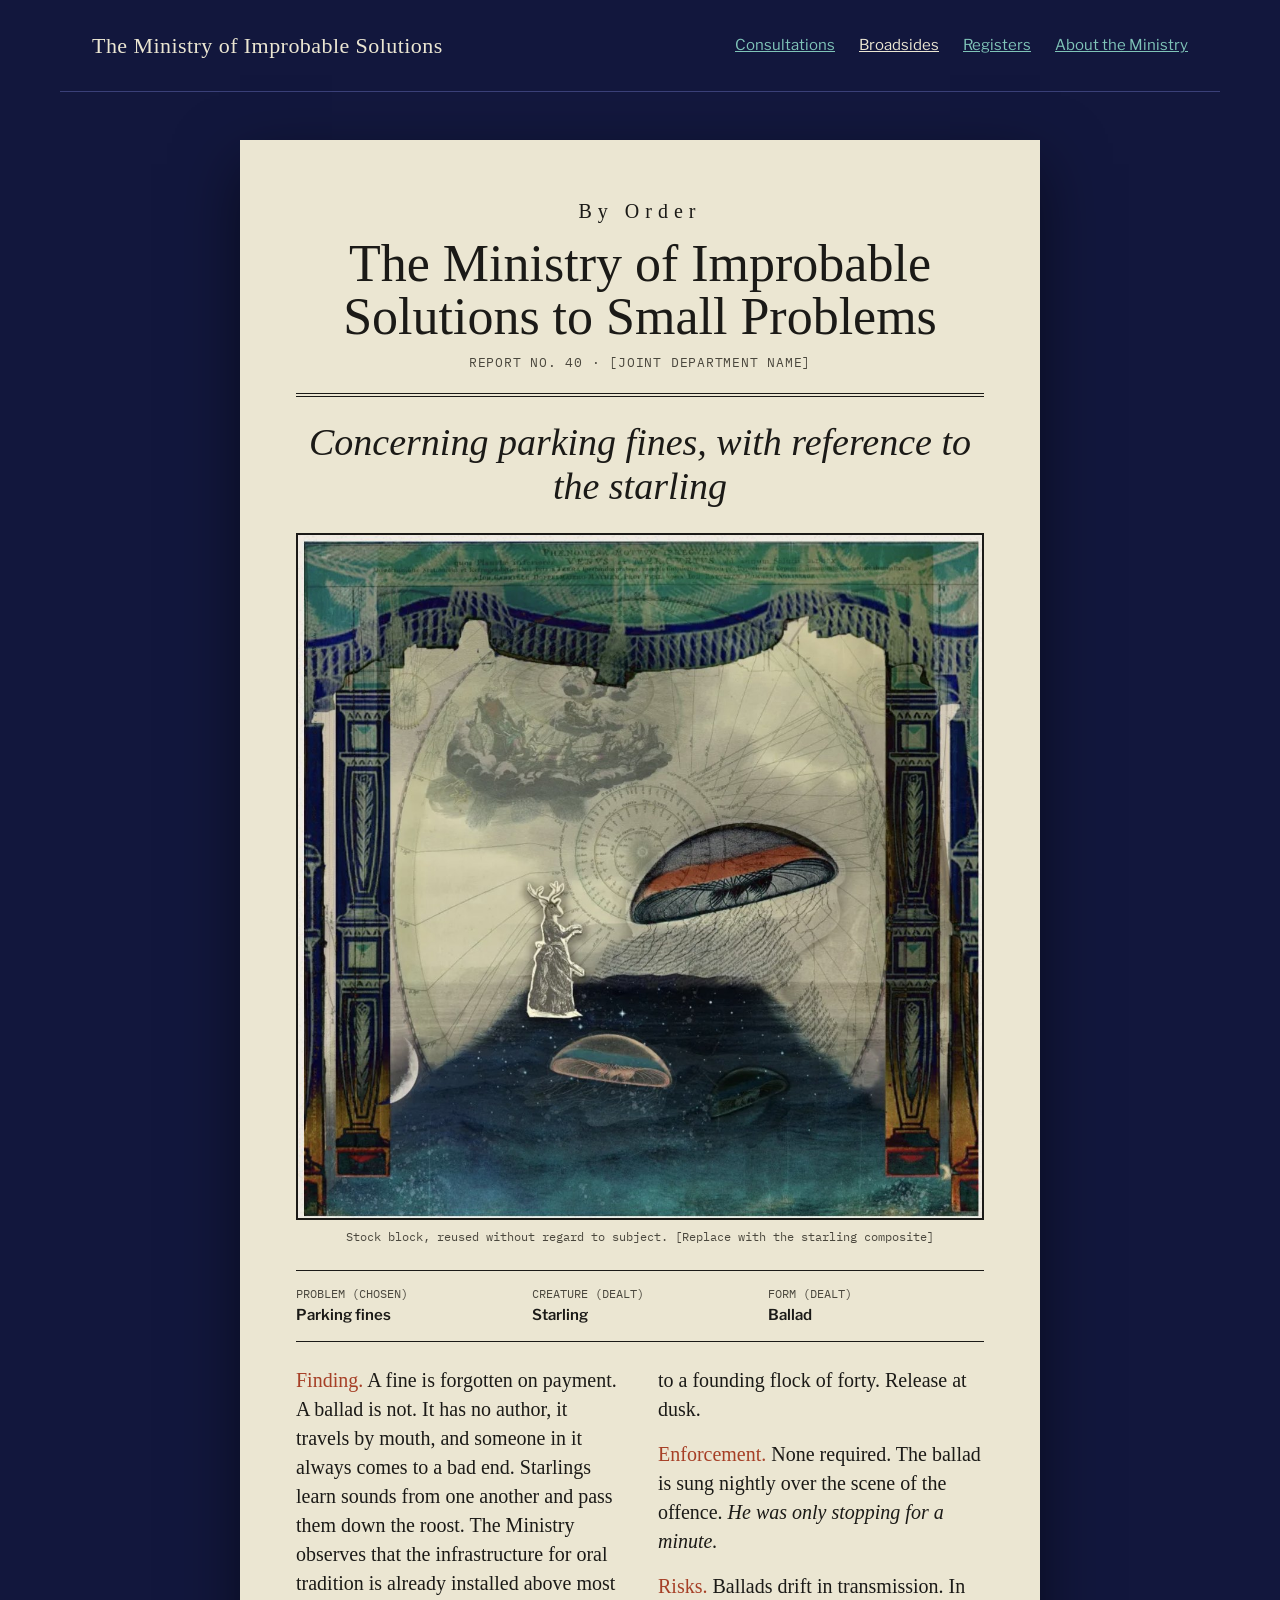
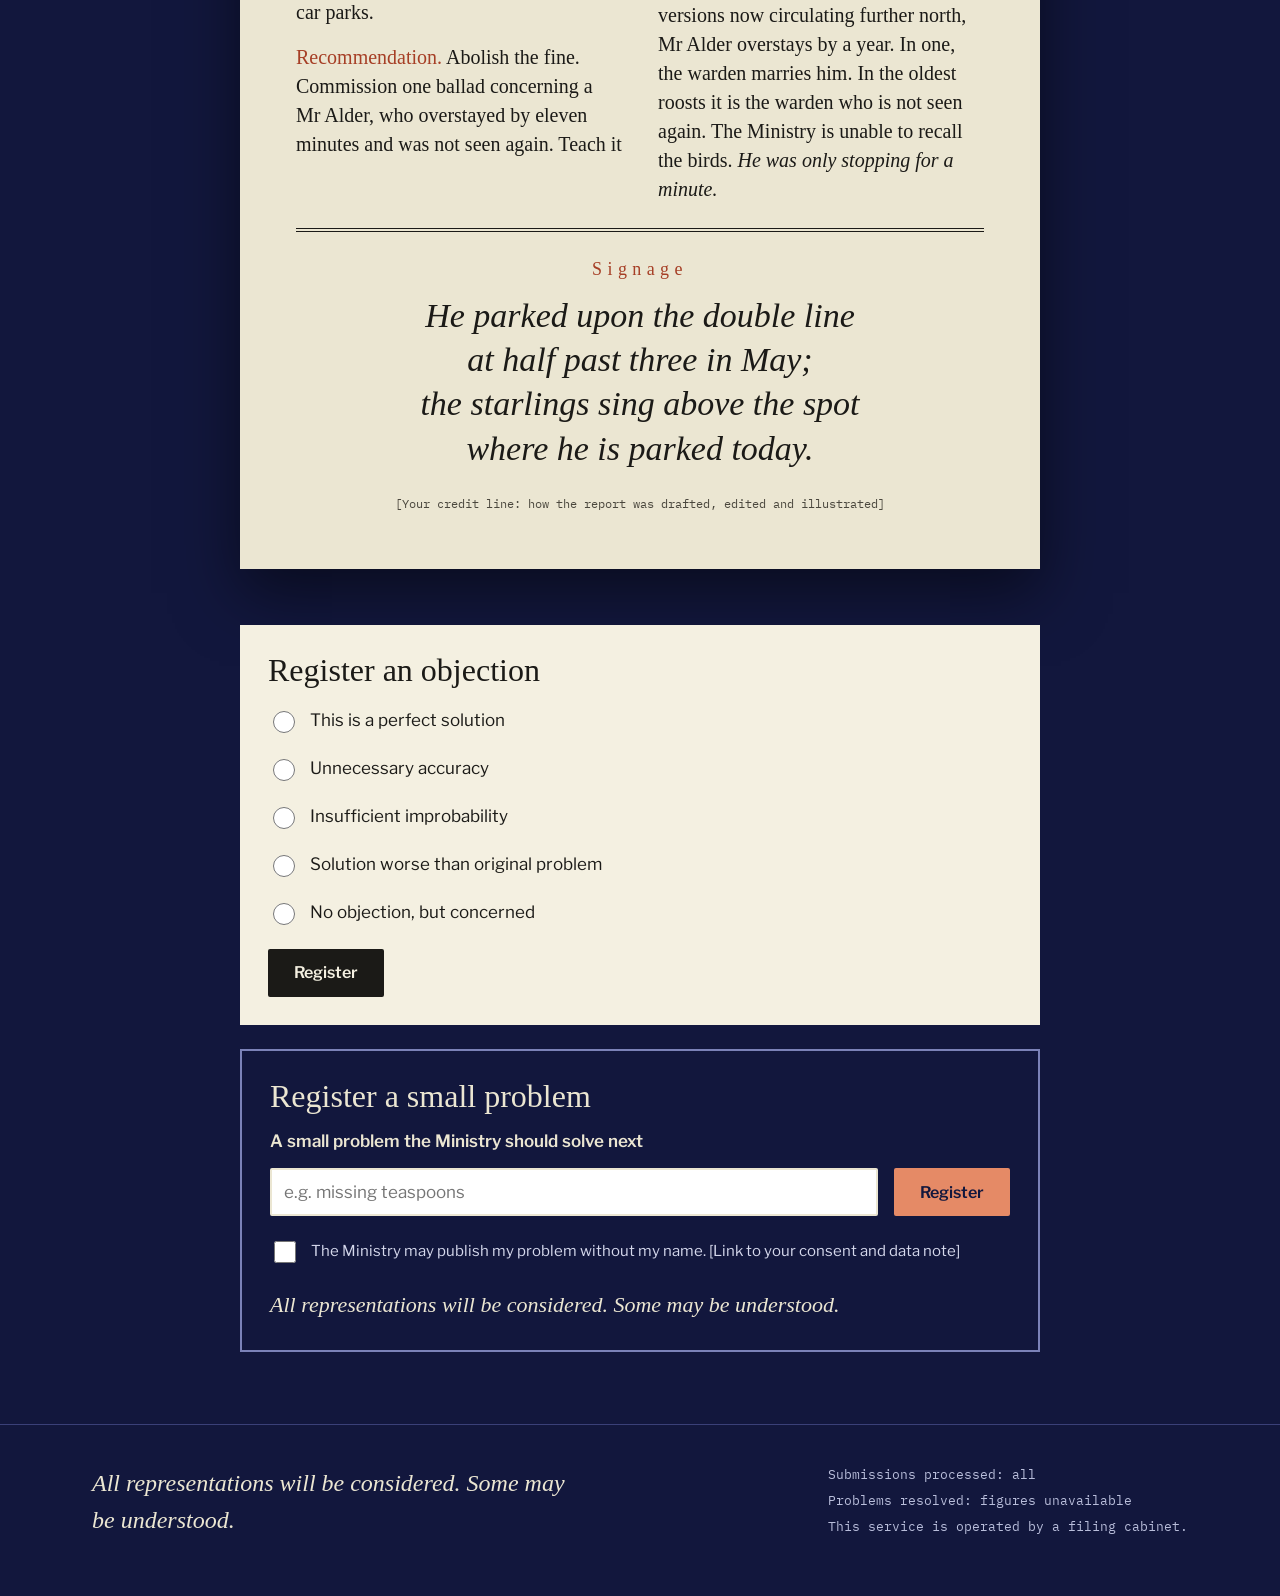
==== broadside.html @ 417d5ef7 "Add files via upload" ====
<!doctype html>
<html lang="en">
<head>
<meta charset="utf-8">
<meta name="viewport" content="width=device-width, initial-scale=1">
<title>Report No. 40: Concerning parking fines · The Ministry of Improbable Solutions</title>
<meta name="description" content="Report No. 40. Problem: parking fines. Creature: starling. Form: ballad.">
<link rel="preconnect" href="https://fonts.googleapis.com">
<link rel="preconnect" href="https://fonts.gstatic.com" crossorigin>
<link href="https://fonts.googleapis.com/css2?family=IM+Fell+English:ital@0;1&family=IM+Fell+English+SC&family=Libre+Franklin:wght@400;500;600&family=IBM+Plex+Mono:wght@400;500&display=swap" rel="stylesheet">
<link rel="stylesheet" href="styles.css">
</head>
<body>
<a class="skip-link" href="#main">Skip to the report</a>

<header class="site-header">
  <a class="site-name" href="index.html">The Ministry of Improbable Solutions</a>
  <nav class="site-nav" aria-label="Main">
    <a href="index.html">Consultations</a>
    <a href="broadside.html" aria-current="page">Broadsides</a>
    <a href="#register">Registers</a>
    <a href="index.html#about">About the Ministry</a>
  </nav>
</header>

<main id="main" class="page">

  <article class="sheet">
    <div class="masthead">
      <div class="masthead-order">By Order</div>
      <div class="masthead-name">The Ministry of Improbable Solutions to Small Problems</div>
      <div class="masthead-ref">Report No. 40 · [Joint department name]</div>
    </div>

    <h1 class="sheet-title">Concerning parking fines, with reference to the starling</h1>

    <figure class="plate">
      <img src="images/theatre.jpg" width="1156" height="1154" alt="Collaged paper theatre: blue and green proscenium columns frame an astronomical chart, a deer-headed figure in a Victorian dress, and jellyfish drifting over a dark sea.">
      <figcaption>Stock block, reused without regard to subject. [Replace with the starling composite]</figcaption>
    </figure>

    <dl class="particulars">
      <div><dt>Problem (chosen)</dt><dd>Parking fines</dd></div>
      <div><dt>Creature (dealt)</dt><dd>Starling</dd></div>
      <div><dt>Form (dealt)</dt><dd>Ballad</dd></div>
    </dl>

    <div class="report">
      <p><span class="head">Finding.</span> A fine is forgotten on payment. A ballad is not. It has no author, it travels by mouth, and someone in it always comes to a bad end. Starlings learn sounds from one another and pass them down the roost. The Ministry observes that the infrastructure for oral tradition is already installed above most car parks.</p>
      <p><span class="head">Recommendation.</span> Abolish the fine. Commission one ballad concerning a Mr Alder, who overstayed by eleven minutes and was not seen again. Teach it to a founding flock of forty. Release at dusk.</p>
      <p><span class="head">Enforcement.</span> None required. The ballad is sung nightly over the scene of the offence. <em>He was only stopping for a minute.</em></p>
      <p><span class="head">Risks.</span> Ballads drift in transmission. In versions now circulating further north, Mr Alder overstays by a year. In one, the warden marries him. In the oldest roosts it is the warden who is not seen again. The Ministry is unable to recall the birds. <em>He was only stopping for a minute.</em></p>
    </div>

    <div class="signage">
      <div class="signage-label">Signage</div>
      <p>He parked upon the double line<br>at half past three in May;<br>the starlings sing above the spot<br>where he is parked today.</p>
    </div>

    <p class="credit">[Your credit line: how the report was drafted, edited and illustrated]</p>
  </article>

  <section id="register" class="column" aria-label="Registers">

    <form class="register" id="objection-form">
      <fieldset>
        <legend>Register an objection</legend>
        <label class="option"><input type="radio" name="objection" value="perfect">This is a perfect solution</label>
        <label class="option"><input type="radio" name="objection" value="accuracy">Unnecessary accuracy</label>
        <label class="option"><input type="radio" name="objection" value="improbability">Insufficient improbability</label>
        <label class="option"><input type="radio" name="objection" value="worse">Solution worse than original problem</label>
        <label class="option"><input type="radio" name="objection" value="concerned">No objection, but concerned</label>
      </fieldset>
      <button type="submit" class="btn">Register</button>
      <p class="status" id="objection-status" role="status" hidden></p>
    </form>

    <form class="register referred" id="amendment-form" hidden>
      <p class="referral">Objection registered · you are referred to</p>
      <h2>The Public Amendments Office</h2>
      <label class="field-label" for="amendment">What would you keep, change or investigate in this proposal?</label>
      <p class="help">A sentence or two is enough. You do not have to agree with the Ministry.</p>
      <textarea id="amendment" name="amendment" rows="5"></textarea>
      <button type="submit" class="btn">Lodge amendment</button>
      <p class="small">Received by the Department of Improbable Improvements.</p>
      <p class="status" id="amendment-status" role="status" hidden></p>
    </form>

    <form class="register on-navy" id="problem-form">
      <h2>Register a small problem</h2>
      <label class="field-label" for="problem">A small problem the Ministry should solve next</label>
      <div class="row">
        <input id="problem" name="problem" type="text" placeholder="e.g. missing teaspoons">
        <button type="submit" class="btn btn-coral">Register</button>
      </div>
      <label class="option"><input type="checkbox" name="consent">The Ministry may publish my problem without my name. [Link to your consent and data note]</label>
      <p class="status" id="problem-status" role="status" hidden></p>
      <p class="status">All representations will be considered. Some may be understood.</p>
    </form>
  </section>
</main>

<footer class="site-footer">
  <div class="site-footer-inner">
    <p class="motto">All representations will be considered. Some may be understood.</p>
    <div class="footer-status">
      <span>Submissions processed: all</span>
      <span>Problems resolved: figures unavailable</span>
      <span>This service is operated by a filing cabinet.</span>
    </div>
  </div>
</footer>

<script src="script.js"></script>
</body>
</html>
---- styles.css ----
/* The Ministry of Improbable Solutions to Small Problems — shared styles */

:root {
  --navy: #12173d;
  --navy-line: #3a4078;
  --navy-outline: #7b82b8;
  --navy-muted: #b9bedb;
  --parchment: #ebe6d2;
  --paper: #f4f0e1;
  --ink: #1b1a17;
  --ink-soft: #33312a;
  --ink-muted: #4a473d;
  --vermilion: #a63f26;
  --coral: #e58a66;
  --teal: #7fc4b8;
  --display: 'IM Fell English', Georgia, serif;
  --display-sc: 'IM Fell English SC', Georgia, serif;
  --sans: 'Libre Franklin', system-ui, -apple-system, 'Segoe UI', sans-serif;
  --mono: 'IBM Plex Mono', ui-monospace, Menlo, monospace;
}

* { box-sizing: border-box; }

body {
  margin: 0;
  background: var(--navy);
  color: var(--parchment);
  font-family: var(--sans);
  font-size: 17px;
  line-height: 1.55;
}

a { color: var(--teal); }
a:hover { color: var(--parchment); }

button:focus-visible,
a:focus-visible,
input:focus-visible,
textarea:focus-visible {
  outline: 3px solid var(--coral);
  outline-offset: 3px;
}

[hidden] { display: none !important; }

.skip-link {
  position: absolute;
  left: -9999px;
}
.skip-link:focus {
  left: 12px;
  top: 12px;
  padding: 10px 14px;
  background: var(--parchment);
  color: var(--ink);
  z-index: 10;
}

/* Header and footer */

.site-header {
  max-width: 1160px;
  margin: 0 auto;
  padding: 22px 32px;
  display: flex;
  flex-wrap: wrap;
  gap: 12px 32px;
  align-items: center;
  justify-content: space-between;
  border-bottom: 1px solid var(--navy-line);
}
.site-name {
  font-family: var(--display-sc);
  font-size: 22px;
  letter-spacing: 0.02em;
  color: var(--parchment);
  text-decoration: none;
}
.site-nav {
  display: flex;
  flex-wrap: wrap;
  gap: 4px 24px;
  font-size: 15px;
}
.site-nav a { padding: 12px 0; }
.site-nav a[aria-current="page"] { color: var(--parchment); }

.site-footer { border-top: 1px solid var(--navy-line); }
.site-footer-inner {
  max-width: 1160px;
  margin: 0 auto;
  padding: 40px 32px 56px;
  display: flex;
  flex-wrap: wrap;
  gap: 24px 64px;
  justify-content: space-between;
}
.motto {
  margin: 0;
  font-family: var(--display);
  font-style: italic;
  font-size: 24px;
  max-width: 20em;
}
.footer-status {
  display: flex;
  flex-direction: column;
  gap: 6px;
  font-family: var(--mono);
  font-size: 13px;
  color: var(--navy-muted);
}

/* Page column */

.page {
  padding: 48px 20px 72px;
  display: flex;
  flex-direction: column;
  gap: 56px;
  align-items: center;
}
.column {
  width: 100%;
  max-width: 800px;
  display: flex;
  flex-direction: column;
  gap: 24px;
}

/* The printed sheet */

.sheet {
  width: 100%;
  max-width: 800px;
  background: var(--parchment);
  color: var(--ink);
  padding: clamp(20px, 5vw, 56px);
  display: flex;
  flex-direction: column;
  gap: 24px;
  box-shadow: 0 24px 60px rgba(0, 0, 0, 0.5);
}
.masthead {
  display: flex;
  flex-direction: column;
  gap: 10px;
  text-align: center;
  border-bottom: 4px double var(--ink);
  padding-bottom: 20px;
}
.masthead-order {
  font-family: var(--display-sc);
  font-size: 20px;
  letter-spacing: 0.3em;
}
.masthead-name {
  font-family: var(--display);
  font-size: clamp(30px, 5.4vw, 52px);
  line-height: 1.02;
}
.masthead-ref,
.mono-note {
  font-family: var(--mono);
  font-size: 13px;
  letter-spacing: 0.06em;
  text-transform: uppercase;
  color: var(--ink-muted);
}
.sheet-title {
  margin: 0;
  text-align: center;
  font-family: var(--display);
  font-style: italic;
  font-weight: 400;
  font-size: clamp(26px, 4vw, 38px);
  line-height: 1.15;
}
.sheet-lede {
  margin: 0;
  font-family: var(--display);
  font-size: 21px;
  line-height: 1.45;
  text-align: center;
}

.plate {
  margin: 0;
  display: flex;
  flex-direction: column;
  gap: 8px;
}
.plate-frame { position: relative; }
.plate img {
  display: block;
  width: 100%;
  height: auto;
  border: 2px solid var(--ink);
}
.plate figcaption {
  font-family: var(--mono);
  font-size: 12px;
  color: var(--ink-muted);
  text-align: center;
}
.stage-tag {
  position: absolute;
  left: 50%;
  top: 30%;
  transform: translateX(-50%);
  padding: 8px 18px;
  background: var(--paper);
  color: var(--ink);
  text-align: center;
  box-shadow: 0 8px 20px rgba(0, 0, 0, 0.5);
}
.stage-tag .tag-label {
  font-family: var(--mono);
  font-size: 11px;
  letter-spacing: 0.1em;
  text-transform: uppercase;
  color: var(--ink-muted);
}
.stage-tag .tag-name {
  font-family: var(--display);
  font-style: italic;
  font-size: clamp(22px, 4vw, 30px);
  line-height: 1.1;
}

/* Forms on the sheet (home) */

.sheet-form {
  display: flex;
  flex-direction: column;
  gap: 12px;
  border-top: 1px solid var(--ink);
  padding-top: 20px;
}
.form-heading {
  margin: 0;
  font-family: var(--mono);
  font-weight: 500;
  font-size: 13px;
  letter-spacing: 0.08em;
  text-transform: uppercase;
  color: var(--vermilion);
}
.row {
  display: flex;
  flex-wrap: wrap;
  gap: 10px 16px;
  align-items: center;
}

.btn {
  min-height: 48px;
  padding: 0 24px;
  font: 600 16px var(--sans);
  border-radius: 2px;
  border: 2px solid var(--ink);
  background: var(--ink);
  color: var(--paper);
  cursor: pointer;
}
.btn-outline {
  background: transparent;
  color: var(--ink);
  font-weight: 500;
}
.btn-coral {
  background: var(--coral);
  border-color: var(--coral);
  color: var(--navy);
}
.choice {
  min-height: 46px;
  padding: 0 18px;
  font: 500 16px var(--sans);
  color: var(--ink);
  background: transparent;
  border: 2px solid var(--ink);
  border-radius: 2px;
  cursor: pointer;
}
.choice[aria-pressed="true"] {
  background: var(--ink);
  color: var(--paper);
  font-weight: 600;
}

.dealt-card {
  min-width: 170px;
  padding: 12px 18px;
  background: var(--navy);
  color: var(--parchment);
  border-radius: 2px;
}
.dealt-card .card-label {
  font-family: var(--mono);
  font-size: 11px;
  letter-spacing: 0.1em;
  text-transform: uppercase;
  color: var(--navy-muted);
}
.dealt-card .card-value {
  font-family: var(--display);
  font-size: 32px;
  line-height: 1.1;
}
.dealt-card .card-value.form { font-style: italic; }

.sheet-action {
  display: flex;
  flex-direction: column;
  gap: 12px;
  align-items: center;
  text-align: center;
  border-top: 4px double var(--ink);
  padding-top: 24px;
}
.cta {
  display: inline-flex;
  align-items: center;
  min-height: 54px;
  padding: 0 28px;
  font: 600 17px var(--sans);
  color: var(--paper);
  background: var(--navy);
  text-decoration: none;
  border-radius: 2px;
}
.cta:hover { color: #ffffff; }
.summary {
  margin: 0;
  font-family: var(--mono);
  font-size: 13px;
  color: var(--ink-muted);
}

/* Recently issued */

.section-title {
  margin: 0;
  font-family: var(--display);
  font-weight: 400;
  font-size: 34px;
  line-height: 1.1;
}
.issued {
  display: flex;
  flex-direction: column;
  gap: 8px;
  padding: 22px 24px;
  background: var(--paper);
  color: var(--ink);
  text-decoration: none;
}
.issued:hover { color: var(--ink); background: #ffffff; }
.issued .issued-ref {
  font-family: var(--mono);
  font-size: 13px;
  color: var(--ink-muted);
}
.issued .issued-line {
  font-family: var(--display);
  font-style: italic;
  font-size: 26px;
  line-height: 1.2;
}

/* Broadside report */

.particulars {
  margin: 0;
  display: grid;
  grid-template-columns: repeat(auto-fit, minmax(150px, 1fr));
  gap: 12px 20px;
  padding: 14px 0;
  border-top: 1px solid var(--ink);
  border-bottom: 1px solid var(--ink);
  font-size: 15px;
}
.particulars dt {
  font-family: var(--mono);
  font-size: 12px;
  text-transform: uppercase;
  color: var(--ink-muted);
}
.particulars dd { margin: 0; font-weight: 600; }

.report {
  columns: 300px 2;
  column-gap: 36px;
  font-family: var(--display);
  font-size: 20px;
  line-height: 1.45;
}
.report p { margin: 0 0 16px; }
.report p:last-child { margin-bottom: 0; }
.report .head {
  font-family: var(--display-sc);
  color: var(--vermilion);
}

.signage {
  display: flex;
  flex-direction: column;
  gap: 10px;
  align-items: center;
  text-align: center;
  border-top: 4px double var(--ink);
  padding-top: 24px;
}
.signage-label {
  font-family: var(--display-sc);
  font-size: 18px;
  letter-spacing: 0.3em;
  color: var(--vermilion);
}
.signage p {
  margin: 0;
  font-family: var(--display);
  font-style: italic;
  font-size: clamp(23px, 4vw, 34px);
  line-height: 1.3;
}
.credit {
  margin: 0;
  font-family: var(--mono);
  font-size: 12px;
  color: var(--ink-muted);
  text-align: center;
}

/* Registers */

.register {
  background: var(--paper);
  color: var(--ink);
  padding: 28px;
  display: flex;
  flex-direction: column;
  gap: 14px;
}
.register.referred { border-top: 6px solid var(--vermilion); }
.register.on-navy {
  background: transparent;
  color: var(--parchment);
  border: 2px solid var(--navy-outline);
}
.register h2,
.register legend {
  margin: 0;
  padding: 0;
  font-family: var(--display);
  font-weight: 400;
  font-size: 32px;
  line-height: 1.1;
}
.register fieldset {
  margin: 0;
  padding: 0;
  border: 0;
  display: flex;
  flex-direction: column;
  gap: 4px;
}
.register legend { margin-bottom: 10px; }
.register .btn { align-self: flex-start; }
.option {
  display: flex;
  gap: 12px;
  align-items: center;
  min-height: 44px;
}
.option input {
  width: 22px;
  height: 22px;
  flex: none;
  accent-color: var(--ink);
}
.on-navy .option { font-size: 15px; color: #d5d8ec; }
.on-navy .option input { accent-color: var(--coral); }
.field-label { font-weight: 600; }
.help { margin: 0; font-size: 15px; color: var(--ink-soft); }
.small { margin: 0; font-size: 14px; color: var(--ink-muted); }
.on-navy .small { color: var(--navy-muted); }
.referral {
  margin: 0;
  font-family: var(--mono);
  font-size: 13px;
  letter-spacing: 0.08em;
  text-transform: uppercase;
  color: var(--vermilion);
}
.status {
  margin: 0;
  font-family: var(--display);
  font-style: italic;
  font-size: 22px;
}
textarea,
input[type="text"] {
  width: 100%;
  padding: 12px;
  font: 400 17px var(--sans);
  color: var(--ink);
  background: #ffffff;
  border: 2px solid var(--ink);
  border-radius: 2px;
}
input[type="text"] {
  flex: 1 1 280px;
  min-width: 0;
  min-height: 48px;
  padding: 0 12px;
}
.on-navy input[type="text"] { border-color: var(--parchment); }

@media (max-width: 520px) {
  body { font-size: 16px; }
  .site-header { padding: 14px 16px; }
  .page { padding: 16px 10px 48px; gap: 32px; }
  .register { padding: 20px 16px; }
  .register .btn { align-self: stretch; }
  .report { font-size: 19px; }
  .site-footer-inner { padding: 28px 16px 40px; }
}
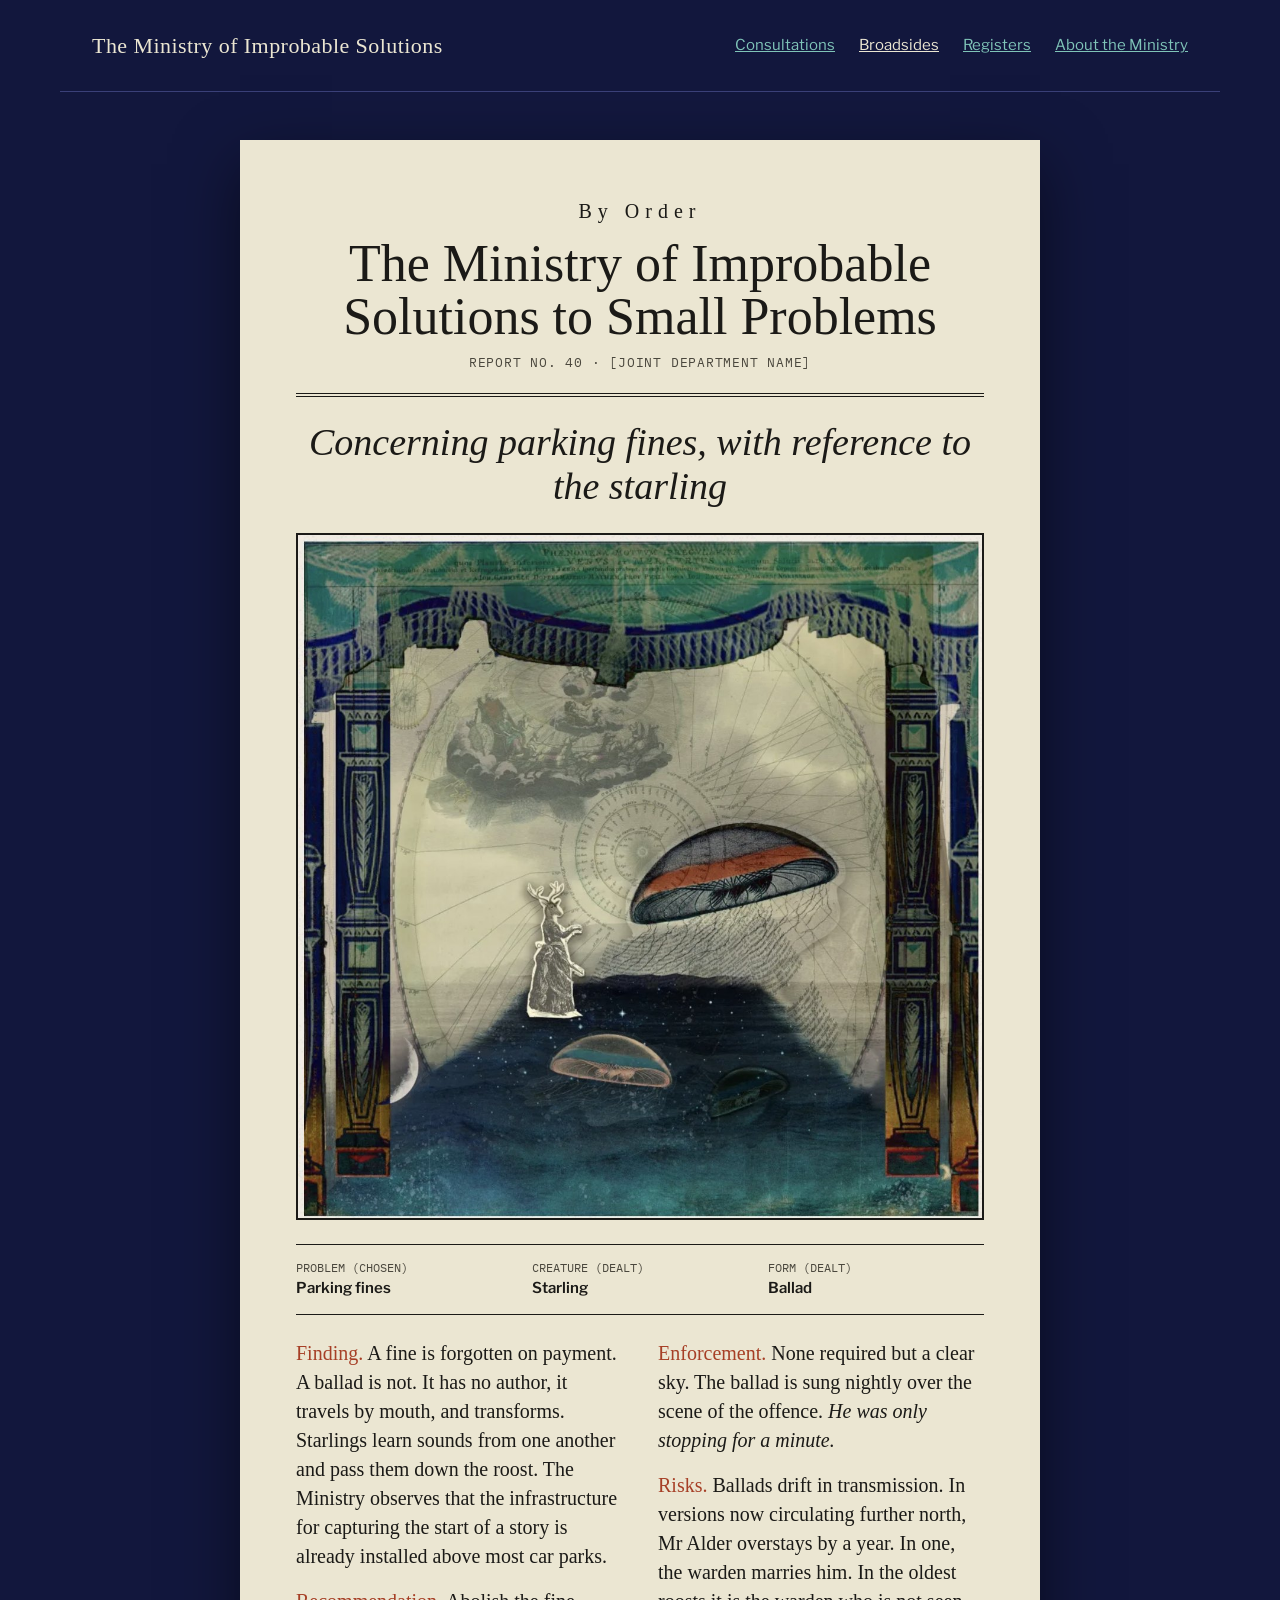
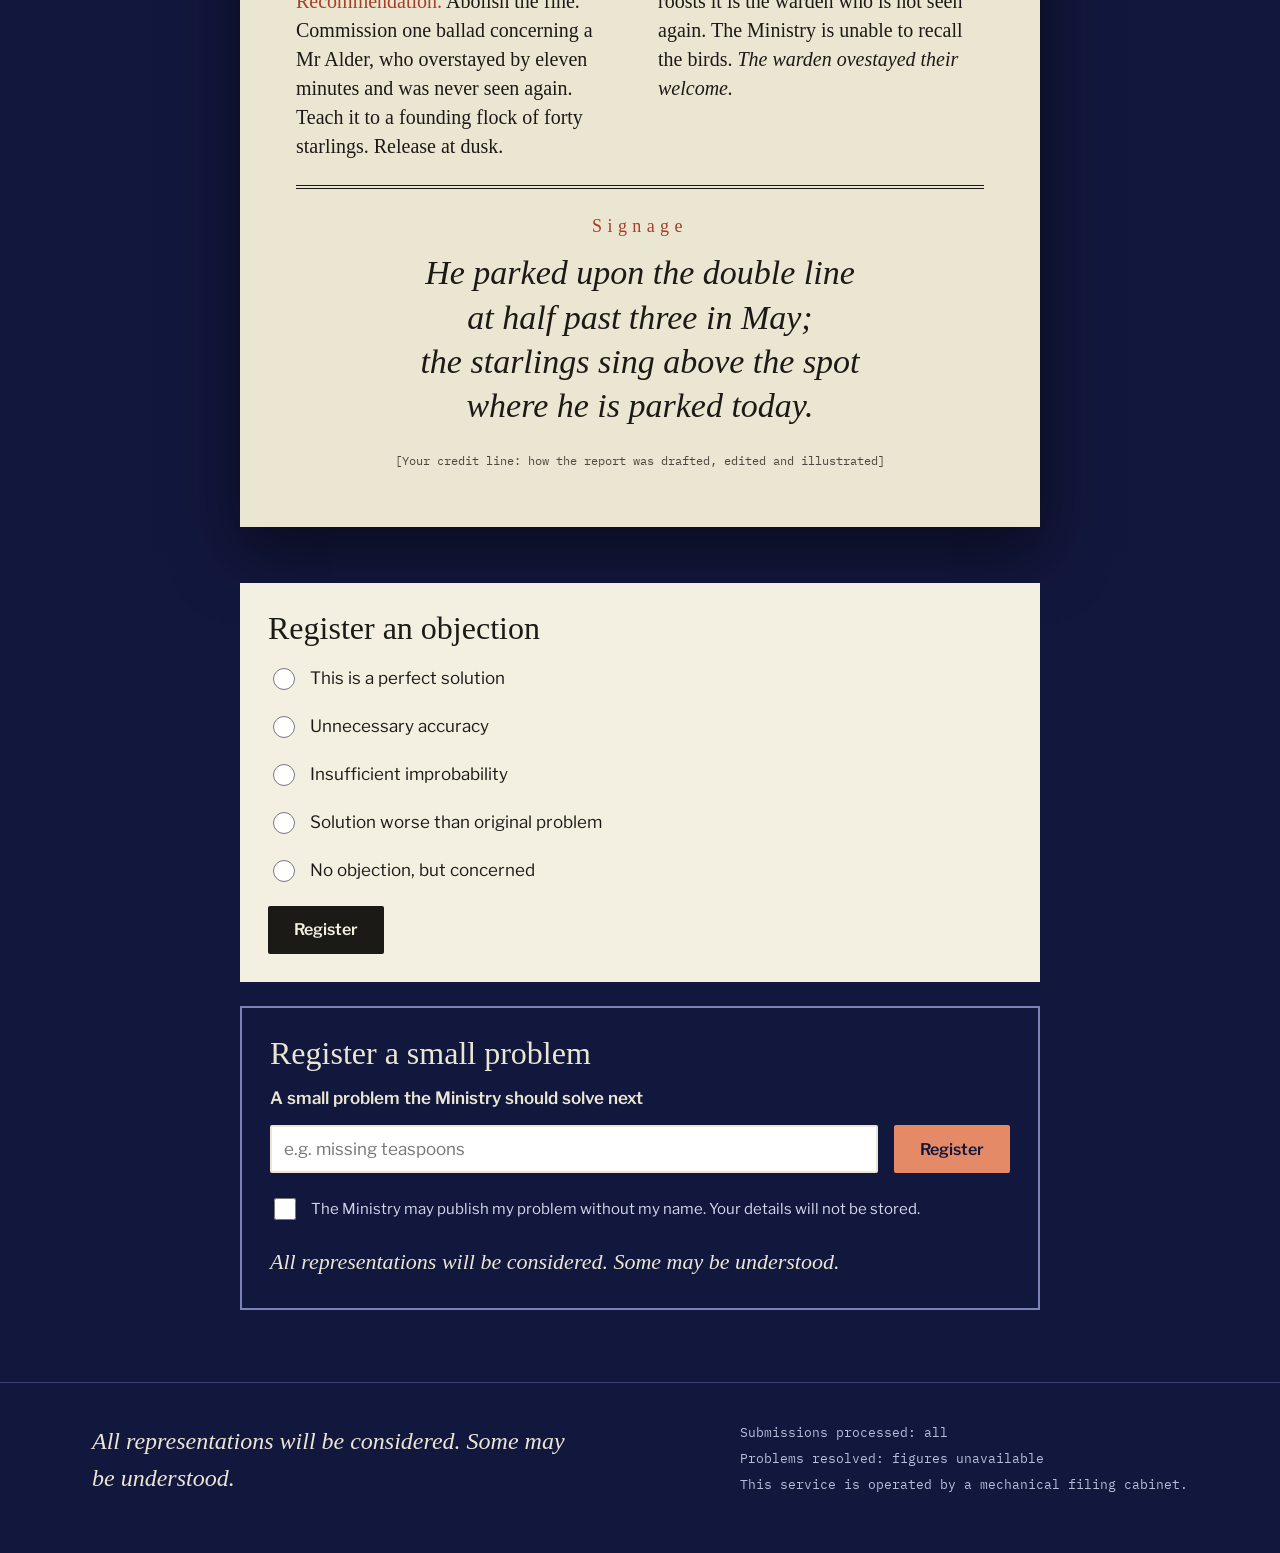
==== commit e70c3376: "Update title and text in broadside.html" ====
--- a/broadside.html
+++ b/broadside.html
@@ -3,7 +3,7 @@
 <head>
 <meta charset="utf-8">
 <meta name="viewport" content="width=device-width, initial-scale=1">
-<title>Report No. 40: Concerning parking fines · The Ministry of Improbable Solutions</title>
+<title>Report No. 40: The small problem of parking fines · The Ministry of Improbable Solutions</title>
 <meta name="description" content="Report No. 40. Problem: parking fines. Creature: starling. Form: ballad.">
 <link rel="preconnect" href="https://fonts.googleapis.com">
 <link rel="preconnect" href="https://fonts.gstatic.com" crossorigin>
@@ -36,7 +36,6 @@
 
     <figure class="plate">
       <img src="images/theatre.jpg" width="1156" height="1154" alt="Collaged paper theatre: blue and green proscenium columns frame an astronomical chart, a deer-headed figure in a Victorian dress, and jellyfish drifting over a dark sea.">
-      <figcaption>Stock block, reused without regard to subject. [Replace with the starling composite]</figcaption>
     </figure>
 
     <dl class="particulars">
@@ -46,10 +45,10 @@
     </dl>
 
     <div class="report">
-      <p><span class="head">Finding.</span> A fine is forgotten on payment. A ballad is not. It has no author, it travels by mouth, and someone in it always comes to a bad end. Starlings learn sounds from one another and pass them down the roost. The Ministry observes that the infrastructure for oral tradition is already installed above most car parks.</p>
-      <p><span class="head">Recommendation.</span> Abolish the fine. Commission one ballad concerning a Mr Alder, who overstayed by eleven minutes and was not seen again. Teach it to a founding flock of forty. Release at dusk.</p>
-      <p><span class="head">Enforcement.</span> None required. The ballad is sung nightly over the scene of the offence. <em>He was only stopping for a minute.</em></p>
-      <p><span class="head">Risks.</span> Ballads drift in transmission. In versions now circulating further north, Mr Alder overstays by a year. In one, the warden marries him. In the oldest roosts it is the warden who is not seen again. The Ministry is unable to recall the birds. <em>He was only stopping for a minute.</em></p>
+      <p><span class="head">Finding.</span> A fine is forgotten on payment. A ballad is not. It has no author, it travels by mouth, and transforms. Starlings learn sounds from one another and pass them down the roost. The Ministry observes that the infrastructure for capturing the start of a story is already installed above most car parks.</p>
+      <p><span class="head">Recommendation.</span> Abolish the fine. Commission one ballad concerning a Mr Alder, who overstayed by eleven minutes and was never seen again. Teach it to a founding flock of forty starlings. Release at dusk.</p>
+      <p><span class="head">Enforcement.</span> None required but a clear sky. The ballad is sung nightly over the scene of the offence. <em>He was only stopping for a minute.</em></p>
+      <p><span class="head">Risks.</span> Ballads drift in transmission. In versions now circulating further north, Mr Alder overstays by a year. In one, the warden marries him. In the oldest roosts it is the warden who is not seen again. The Ministry is unable to recall the birds. <em>The warden ovestayed their welcome.</em></p>
     </div>
 
     <div class="signage">
@@ -93,7 +92,7 @@
         <input id="problem" name="problem" type="text" placeholder="e.g. missing teaspoons">
         <button type="submit" class="btn btn-coral">Register</button>
       </div>
-      <label class="option"><input type="checkbox" name="consent">The Ministry may publish my problem without my name. [Link to your consent and data note]</label>
+      <label class="option"><input type="checkbox" name="consent">The Ministry may publish my problem without my name. Your details will not be stored. </label>
       <p class="status" id="problem-status" role="status" hidden></p>
       <p class="status">All representations will be considered. Some may be understood.</p>
     </form>
@@ -106,7 +105,7 @@
     <div class="footer-status">
       <span>Submissions processed: all</span>
       <span>Problems resolved: figures unavailable</span>
-      <span>This service is operated by a filing cabinet.</span>
+      <span>This service is operated by a mechanical filing cabinet.</span>
     </div>
   </div>
 </footer>
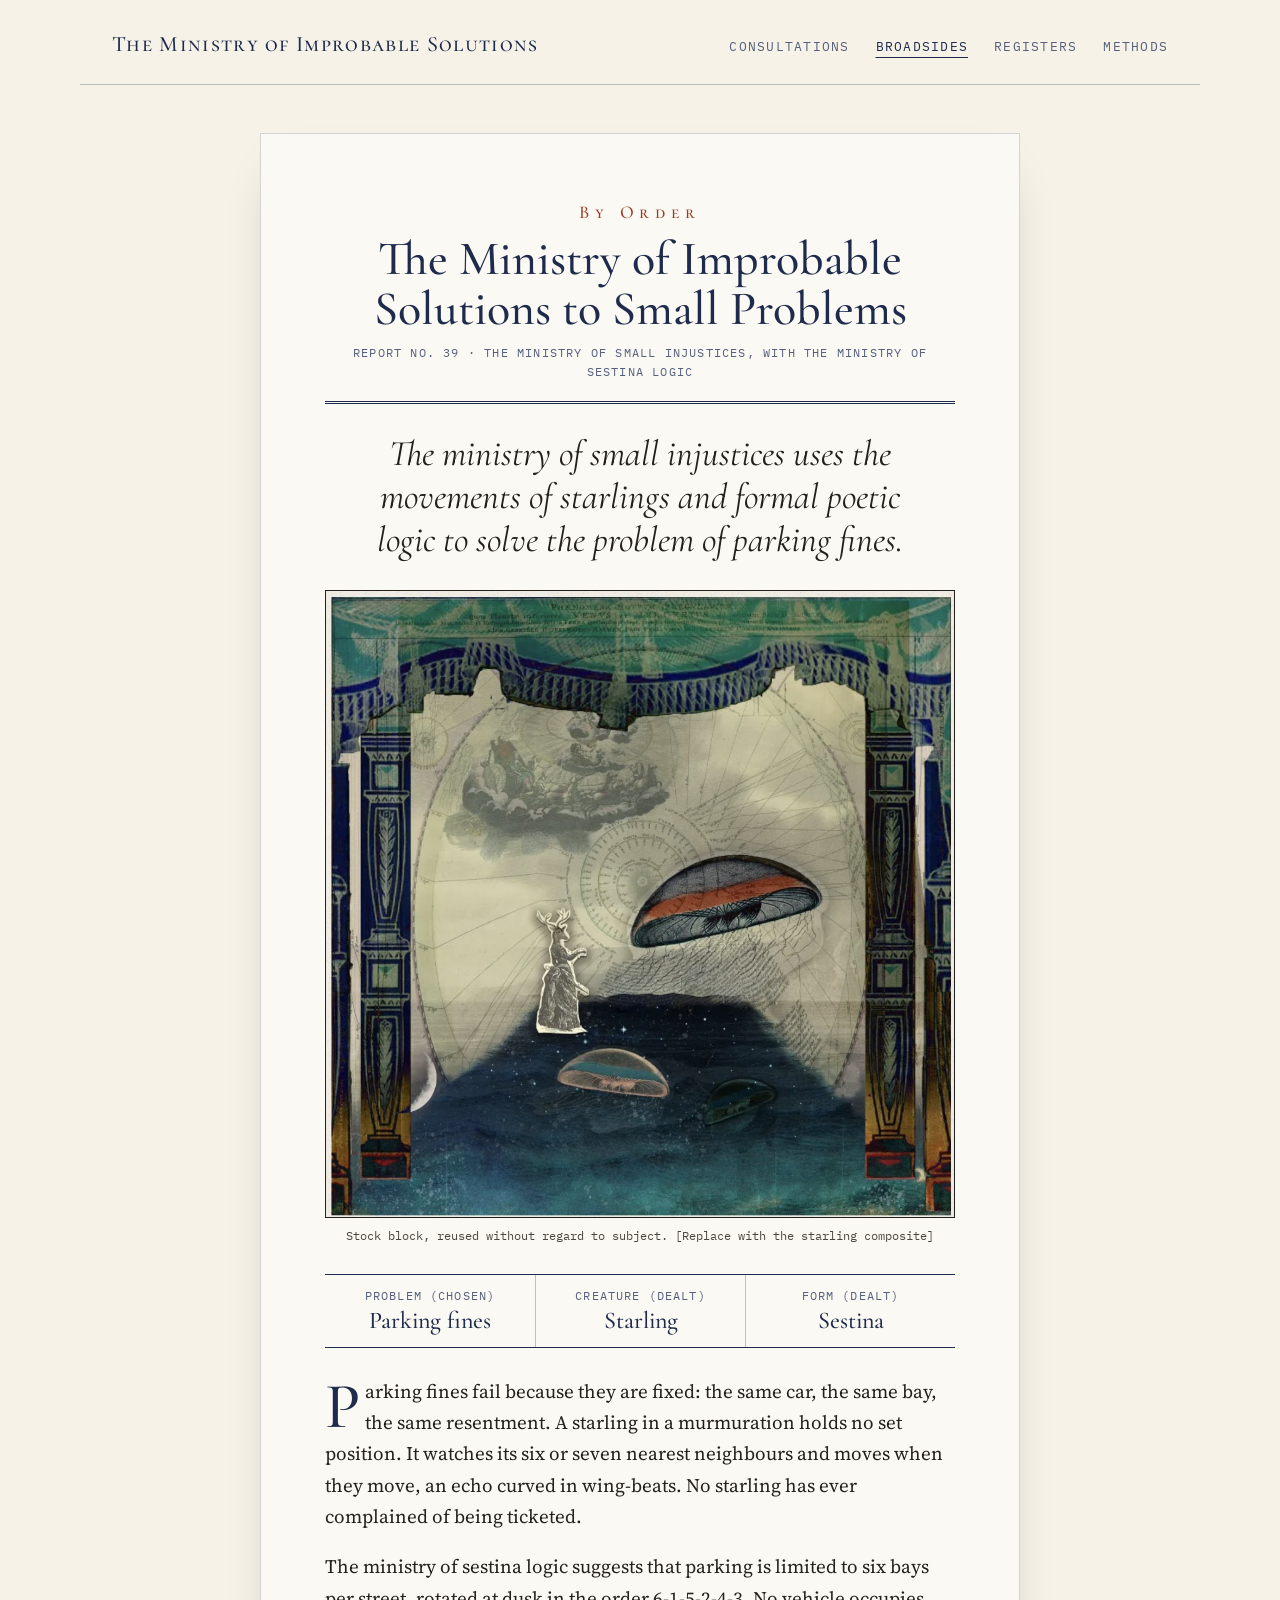
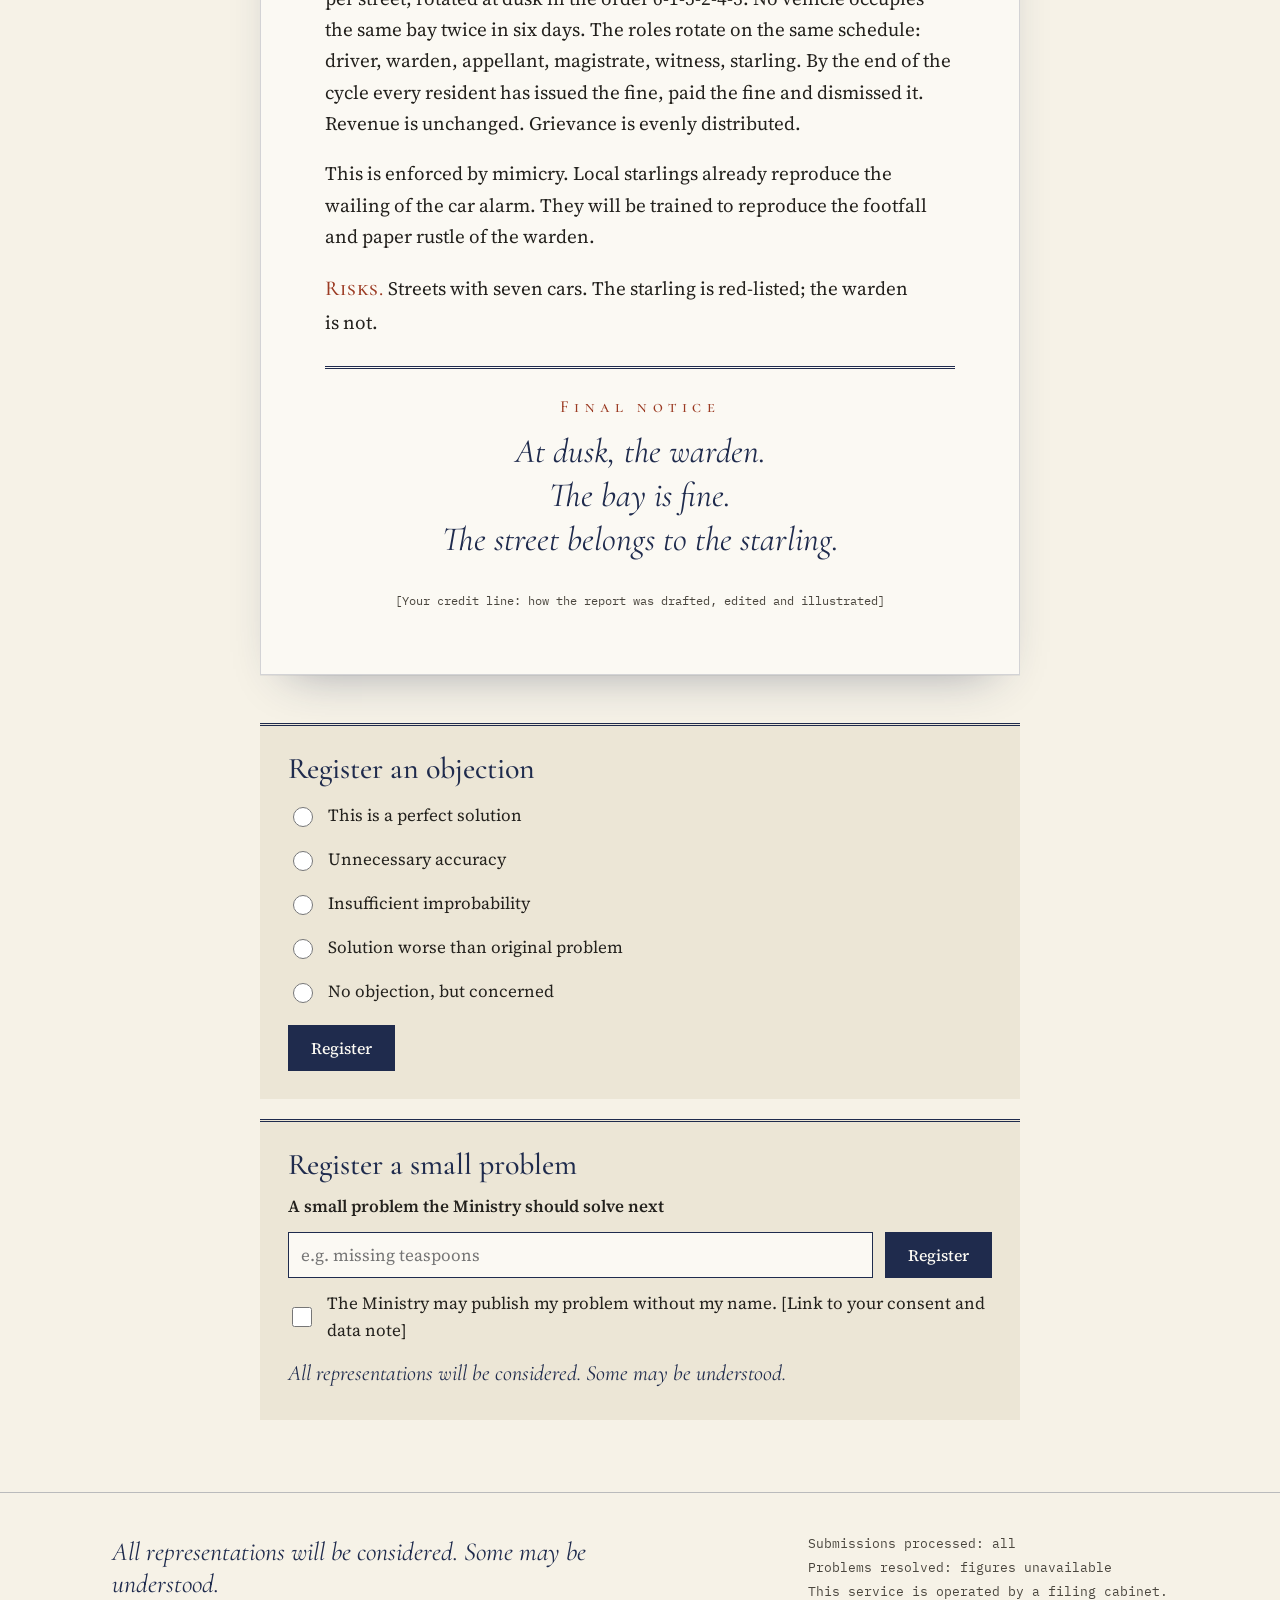
==== commit 0d5b55c0: "Add files via upload" ====
--- a/broadside.html
+++ b/broadside.html
@@ -3,11 +3,11 @@
 <head>
 <meta charset="utf-8">
 <meta name="viewport" content="width=device-width, initial-scale=1">
-<title>Report No. 40: The small problem of parking fines · The Ministry of Improbable Solutions</title>
-<meta name="description" content="Report No. 40. Problem: parking fines. Creature: starling. Form: ballad.">
+<title>Report No. 39: Parking fines, by starling and sestina · The Ministry of Improbable Solutions</title>
+<meta name="description" content="Report No. 39. Problem: parking fines. Creature: starling. Form: sestina.">
 <link rel="preconnect" href="https://fonts.googleapis.com">
 <link rel="preconnect" href="https://fonts.gstatic.com" crossorigin>
-<link href="https://fonts.googleapis.com/css2?family=IM+Fell+English:ital@0;1&family=IM+Fell+English+SC&family=Libre+Franklin:wght@400;500;600&family=IBM+Plex+Mono:wght@400;500&display=swap" rel="stylesheet">
+<link href="https://fonts.googleapis.com/css2?family=Cormorant+Garamond:ital,wght@0,400;0,500;0,600;1,400;1,500&family=Cormorant+SC:wght@500&family=Source+Serif+4:ital,opsz,wght@0,8..60,400;0,8..60,600;1,8..60,400&family=IBM+Plex+Mono:wght@400;500&display=swap" rel="stylesheet">
 <link rel="stylesheet" href="styles.css">
 </head>
 <body>
@@ -19,7 +19,7 @@
     <a href="index.html">Consultations</a>
     <a href="broadside.html" aria-current="page">Broadsides</a>
     <a href="#register">Registers</a>
-    <a href="index.html#about">About the Ministry</a>
+    <a href="methods.html">Methods</a>
   </nav>
 </header>
 
@@ -29,31 +29,32 @@
     <div class="masthead">
       <div class="masthead-order">By Order</div>
       <div class="masthead-name">The Ministry of Improbable Solutions to Small Problems</div>
-      <div class="masthead-ref">Report No. 40 · [Joint department name]</div>
+      <div class="masthead-ref">Report No. 39 · The ministry of small injustices, with the ministry of sestina logic</div>
     </div>
 
-    <h1 class="sheet-title">Concerning parking fines, with reference to the starling</h1>
+    <h1 class="sheet-title">The ministry of small injustices uses the movements of starlings and formal poetic logic to solve the problem of parking fines.</h1>
 
     <figure class="plate">
       <img src="images/theatre.jpg" width="1156" height="1154" alt="Collaged paper theatre: blue and green proscenium columns frame an astronomical chart, a deer-headed figure in a Victorian dress, and jellyfish drifting over a dark sea.">
+      <figcaption>Stock block, reused without regard to subject. [Replace with the starling composite]</figcaption>
     </figure>
 
     <dl class="particulars">
       <div><dt>Problem (chosen)</dt><dd>Parking fines</dd></div>
       <div><dt>Creature (dealt)</dt><dd>Starling</dd></div>
-      <div><dt>Form (dealt)</dt><dd>Ballad</dd></div>
+      <div><dt>Form (dealt)</dt><dd>Sestina</dd></div>
     </dl>
 
     <div class="report">
-      <p><span class="head">Finding.</span> A fine is forgotten on payment. A ballad is not. It has no author, it travels by mouth, and transforms. Starlings learn sounds from one another and pass them down the roost. The Ministry observes that the infrastructure for capturing the start of a story is already installed above most car parks.</p>
-      <p><span class="head">Recommendation.</span> Abolish the fine. Commission one ballad concerning a Mr Alder, who overstayed by eleven minutes and was never seen again. Teach it to a founding flock of forty starlings. Release at dusk.</p>
-      <p><span class="head">Enforcement.</span> None required but a clear sky. The ballad is sung nightly over the scene of the offence. <em>He was only stopping for a minute.</em></p>
-      <p><span class="head">Risks.</span> Ballads drift in transmission. In versions now circulating further north, Mr Alder overstays by a year. In one, the warden marries him. In the oldest roosts it is the warden who is not seen again. The Ministry is unable to recall the birds. <em>The warden ovestayed their welcome.</em></p>
+      <p>Parking fines fail because they are fixed: the same car, the same bay, the same resentment. A starling in a murmuration holds no set position. It watches its six or seven nearest neighbours and moves when they move, an echo curved in wing-beats. No starling has ever complained of being ticketed.</p>
+      <p>The ministry of sestina logic suggests that parking is limited to six bays per street, rotated at dusk in the order <span style="white-space: nowrap">6-1-5-2-4-3</span>. No vehicle occupies the same bay twice in six days. The roles rotate on the same schedule: driver, warden, appellant, magistrate, witness, starling. By the end of the cycle every resident has issued the fine, paid the fine and dismissed it. Revenue is unchanged. Grievance is evenly distributed.</p>
+      <p>This is enforced by mimicry. Local starlings already reproduce the wailing of the car alarm. They will be trained to reproduce the footfall and paper rustle of the warden.</p>
+      <p><span class="head">Risks.</span> Streets with seven cars. The starling is red-listed; the warden is&nbsp;not.</p>
     </div>
 
     <div class="signage">
-      <div class="signage-label">Signage</div>
-      <p>He parked upon the double line<br>at half past three in May;<br>the starlings sing above the spot<br>where he is parked today.</p>
+      <div class="signage-label">Final notice</div>
+      <p>At dusk, the warden.<br>The bay is fine.<br>The street belongs to the starling.</p>
     </div>
 
     <p class="credit">[Your credit line: how the report was drafted, edited and illustrated]</p>
@@ -85,14 +86,14 @@
       <p class="status" id="amendment-status" role="status" hidden></p>
     </form>
 
-    <form class="register on-navy" id="problem-form">
+    <form class="register" id="problem-form">
       <h2>Register a small problem</h2>
       <label class="field-label" for="problem">A small problem the Ministry should solve next</label>
       <div class="row">
         <input id="problem" name="problem" type="text" placeholder="e.g. missing teaspoons">
-        <button type="submit" class="btn btn-coral">Register</button>
+        <button type="submit" class="btn">Register</button>
       </div>
-      <label class="option"><input type="checkbox" name="consent">The Ministry may publish my problem without my name. Your details will not be stored. </label>
+      <label class="option"><input type="checkbox" name="consent">The Ministry may publish my problem without my name. [Link to your consent and data note]</label>
       <p class="status" id="problem-status" role="status" hidden></p>
       <p class="status">All representations will be considered. Some may be understood.</p>
     </form>
@@ -105,7 +106,7 @@
     <div class="footer-status">
       <span>Submissions processed: all</span>
       <span>Problems resolved: figures unavailable</span>
-      <span>This service is operated by a mechanical filing cabinet.</span>
+      <span>This service is operated by a filing cabinet.</span>
     </div>
   </div>
 </footer>
--- a/styles.css
+++ b/styles.css
@@ -1,529 +1,616 @@
-/* The Ministry of Improbable Solutions to Small Problems — shared styles */
+/* The Ministry of Improbable Solutions to Small Problems — shared styles
+   Palette sampled from the collages: one paper, one ink, one indigo, one red.
+   Red is reserved for the Ministry's decrees. */
 
 :root {
-  --navy: #12173d;
-  --navy-line: #3a4078;
-  --navy-outline: #7b82b8;
-  --navy-muted: #b9bedb;
-  --parchment: #ebe6d2;
-  --paper: #f4f0e1;
-  --ink: #1b1a17;
-  --ink-soft: #33312a;
-  --ink-muted: #4a473d;
-  --vermilion: #a63f26;
-  --coral: #e58a66;
-  --teal: #7fc4b8;
-  --display: 'IM Fell English', Georgia, serif;
-  --display-sc: 'IM Fell English SC', Georgia, serif;
-  --sans: 'Libre Franklin', system-ui, -apple-system, 'Segoe UI', sans-serif;
+  --paper: #f6f2e7;        /* the ground of "A Machine to Create Light" */
+  --paper-sheet: #fbf9f3;  /* freshly printed broadside */
+  --paper-deep: #ece6d6;   /* registers and panels */
+  --ink: #23211d;
+  --ink-soft: #4a463e;
+  --indigo: #1f2b4d;       /* shared by the butterfly, the octahedra and the theatre */
+  --indigo-soft: #56607d;
+  --rule: rgba(31, 43, 77, 0.28);
+  --red: #9b3a22;          /* decrees only */
+
+  --display: 'Cormorant Garamond', 'Cormorant', Garamond, Georgia, serif;
+  --display-sc: 'Cormorant SC', 'Cormorant Garamond', Georgia, serif;
+  --text: 'Source Serif 4', 'Source Serif Pro', Georgia, serif;
   --mono: 'IBM Plex Mono', ui-monospace, Menlo, monospace;
+
+  --measure: 38rem;        /* about 65 characters of body text */
 }
 
 * { box-sizing: border-box; }
 
+html { -webkit-text-size-adjust: 100%; }
+
 body {
   margin: 0;
-  background: var(--navy);
-  color: var(--parchment);
-  font-family: var(--sans);
-  font-size: 17px;
-  line-height: 1.55;
-}
-
-a { color: var(--teal); }
-a:hover { color: var(--parchment); }
+  background: var(--paper);
+  color: var(--ink);
+  font-family: var(--text);
+  font-size: 19px;
+  line-height: 1.6;
+  font-optical-sizing: auto;
+  text-rendering: optimizeLegibility;
+}
+
+img { display: block; max-width: 100%; height: auto; }
+
+a { color: var(--indigo); text-decoration-thickness: 1px; text-underline-offset: 0.18em; }
+a:hover { color: var(--red); }
 
 button:focus-visible,
 a:focus-visible,
 input:focus-visible,
 textarea:focus-visible {
-  outline: 3px solid var(--coral);
+  outline: 2px solid var(--red);
   outline-offset: 3px;
 }
 
 [hidden] { display: none !important; }
 
-.skip-link {
-  position: absolute;
-  left: -9999px;
-}
+.skip-link { position: absolute; left: -9999px; }
 .skip-link:focus {
-  left: 12px;
-  top: 12px;
+  left: 12px; top: 12px; z-index: 10;
   padding: 10px 14px;
-  background: var(--parchment);
-  color: var(--ink);
-  z-index: 10;
+  background: var(--indigo); color: var(--paper);
+}
+
+/* Shared small type */
+
+.label,
+.mono-note {
+  font-family: var(--mono);
+  font-size: 12px;
+  font-weight: 500;
+  letter-spacing: 0.1em;
+  text-transform: uppercase;
+  color: var(--indigo-soft);
 }
 
 /* Header and footer */
 
 .site-header {
-  max-width: 1160px;
+  max-width: 1120px;
   margin: 0 auto;
-  padding: 22px 32px;
+  padding: 26px 32px 18px;
   display: flex;
   flex-wrap: wrap;
-  gap: 12px 32px;
-  align-items: center;
+  gap: 10px 36px;
+  align-items: baseline;
   justify-content: space-between;
-  border-bottom: 1px solid var(--navy-line);
+  border-bottom: 1px solid var(--rule);
 }
 .site-name {
   font-family: var(--display-sc);
+  font-weight: 500;
   font-size: 22px;
-  letter-spacing: 0.02em;
-  color: var(--parchment);
+  letter-spacing: 0.06em;
+  color: var(--indigo);
   text-decoration: none;
 }
+.site-name:hover { color: var(--indigo); }
 .site-nav {
   display: flex;
   flex-wrap: wrap;
-  gap: 4px 24px;
-  font-size: 15px;
-}
-.site-nav a { padding: 12px 0; }
-.site-nav a[aria-current="page"] { color: var(--parchment); }
-
-.site-footer { border-top: 1px solid var(--navy-line); }
+  gap: 2px 26px;
+  font-family: var(--mono);
+  font-size: 12.5px;
+  letter-spacing: 0.1em;
+  text-transform: uppercase;
+}
+.site-nav a { padding: 10px 0; text-decoration: none; color: var(--indigo-soft); }
+.site-nav a:hover { color: var(--indigo); }
+.site-nav a[aria-current="page"] {
+  color: var(--indigo);
+  text-decoration: underline;
+  text-underline-offset: 0.5em;
+}
+
+.site-footer { border-top: 1px solid var(--rule); margin-top: 32px; }
 .site-footer-inner {
-  max-width: 1160px;
+  max-width: 1120px;
   margin: 0 auto;
   padding: 40px 32px 56px;
   display: flex;
   flex-wrap: wrap;
   gap: 24px 64px;
   justify-content: space-between;
+  align-items: flex-end;
 }
 .motto {
   margin: 0;
   font-family: var(--display);
   font-style: italic;
-  font-size: 24px;
-  max-width: 20em;
+  font-size: 26px;
+  line-height: 1.25;
+  color: var(--indigo);
+  max-width: 19em;
 }
 .footer-status {
   display: flex;
   flex-direction: column;
-  gap: 6px;
-  font-family: var(--mono);
-  font-size: 13px;
-  color: var(--navy-muted);
-}
-
-/* Page column */
-
-.page {
-  padding: 48px 20px 72px;
-  display: flex;
-  flex-direction: column;
-  gap: 56px;
-  align-items: center;
-}
-.column {
-  width: 100%;
-  max-width: 800px;
-  display: flex;
-  flex-direction: column;
-  gap: 24px;
-}
-
-/* The printed sheet */
-
-.sheet {
-  width: 100%;
-  max-width: 800px;
-  background: var(--parchment);
+  gap: 4px;
+  font-family: var(--mono);
+  font-size: 12.5px;
+  color: var(--ink-soft);
+}
+
+/* Page titles (consultation and Methods) */
+
+
+
+.kicker { margin: 0 0 14px; }
+.folio-title {
+  margin: 0;
+  font-family: var(--display);
+  font-weight: 500;
+  font-size: clamp(38px, 5.4vw, 60px);
+  line-height: 1.04;
+  letter-spacing: -0.005em;
+  color: var(--indigo);
+}
+.folio-title em { font-weight: 400; }
+.main .standfirst,
+.consult .standfirst {
+  margin: 22px 0 0;
+  font-family: var(--display);
+  font-size: 25px;
+  line-height: 1.35;
   color: var(--ink);
-  padding: clamp(20px, 5vw, 56px);
-  display: flex;
-  flex-direction: column;
-  gap: 24px;
-  box-shadow: 0 24px 60px rgba(0, 0, 0, 0.5);
-}
-.masthead {
-  display: flex;
-  flex-direction: column;
-  gap: 10px;
-  text-align: center;
-  border-bottom: 4px double var(--ink);
-  padding-bottom: 20px;
-}
-.masthead-order {
-  font-family: var(--display-sc);
-  font-size: 20px;
-  letter-spacing: 0.3em;
-}
-.masthead-name {
-  font-family: var(--display);
-  font-size: clamp(30px, 5.4vw, 52px);
-  line-height: 1.02;
-}
-.masthead-ref,
-.mono-note {
-  font-family: var(--mono);
-  font-size: 13px;
-  letter-spacing: 0.06em;
-  text-transform: uppercase;
-  color: var(--ink-muted);
-}
-.sheet-title {
-  margin: 0;
-  text-align: center;
-  font-family: var(--display);
-  font-style: italic;
-  font-weight: 400;
-  font-size: clamp(26px, 4vw, 38px);
-  line-height: 1.15;
-}
-.sheet-lede {
-  margin: 0;
-  font-family: var(--display);
-  font-size: 21px;
-  line-height: 1.45;
-  text-align: center;
-}
-
-.plate {
-  margin: 0;
-  display: flex;
-  flex-direction: column;
-  gap: 8px;
-}
-.plate-frame { position: relative; }
-.plate img {
-  display: block;
-  width: 100%;
-  height: auto;
-  border: 2px solid var(--ink);
-}
-.plate figcaption {
-  font-family: var(--mono);
-  font-size: 12px;
-  color: var(--ink-muted);
-  text-align: center;
-}
-.stage-tag {
-  position: absolute;
-  left: 50%;
-  top: 30%;
-  transform: translateX(-50%);
-  padding: 8px 18px;
-  background: var(--paper);
-  color: var(--ink);
-  text-align: center;
-  box-shadow: 0 8px 20px rgba(0, 0, 0, 0.5);
-}
-.stage-tag .tag-label {
-  font-family: var(--mono);
-  font-size: 11px;
+}
+
+
+
+figure.plate { margin: 0; }
+figure.plate img { border: 1px solid var(--ink); }
+
+/* Consultation forms */
+
+.step {
+  border-top: 1px solid var(--rule);
+  padding-top: 18px;
+}
+.main .step-heading {
+  margin: 0 0 14px;
+  font-family: var(--mono);
+  font-weight: 500;
+  font-size: 12.5px;
   letter-spacing: 0.1em;
   text-transform: uppercase;
-  color: var(--ink-muted);
-}
-.stage-tag .tag-name {
-  font-family: var(--display);
-  font-style: italic;
-  font-size: clamp(22px, 4vw, 30px);
+  color: var(--indigo);
+}
+.row {
+  display: flex;
+  flex-wrap: wrap;
+  gap: 10px 12px;
+  align-items: center;
+}
+
+.btn,
+.choice,
+.cta {
+  min-height: 46px;
+  padding: 0 22px;
+  border-radius: 0;
+  border: 1px solid var(--indigo);
+  font: 500 16px/1 var(--text);
+  cursor: pointer;
+}
+.btn { background: var(--indigo); color: var(--paper-sheet); }
+.btn:hover { background: var(--ink); border-color: var(--ink); }
+.btn-outline { background: transparent; color: var(--indigo); }
+.btn-outline:hover { background: var(--paper-deep); color: var(--indigo); border-color: var(--indigo); }
+.choice { background: transparent; color: var(--indigo); }
+.choice:hover { background: var(--paper-deep); }
+.choice[aria-pressed="true"] { background: var(--indigo); color: var(--paper-sheet); }
+
+.dealt {
+  display: grid;
+  grid-template-columns: 1fr 1fr;
+  border-top: 3px double var(--indigo);
+  border-bottom: 1px solid var(--indigo);
+  margin-bottom: 16px;
+}
+.dealt > div { padding: 12px 0 14px; }
+.dealt > div + div { border-left: 1px solid var(--rule); padding-left: 20px; }
+.dealt .value {
+  display: block;
+  font-family: var(--display);
+  font-weight: 500;
+  font-size: 36px;
   line-height: 1.1;
-}
-
-/* Forms on the sheet (home) */
-
-.sheet-form {
-  display: flex;
-  flex-direction: column;
-  gap: 12px;
-  border-top: 1px solid var(--ink);
-  padding-top: 20px;
-}
-.form-heading {
-  margin: 0;
-  font-family: var(--mono);
-  font-weight: 500;
-  font-size: 13px;
-  letter-spacing: 0.08em;
-  text-transform: uppercase;
-  color: var(--vermilion);
-}
-.row {
-  display: flex;
-  flex-wrap: wrap;
-  gap: 10px 16px;
-  align-items: center;
-}
-
-.btn {
-  min-height: 48px;
-  padding: 0 24px;
-  font: 600 16px var(--sans);
-  border-radius: 2px;
-  border: 2px solid var(--ink);
-  background: var(--ink);
-  color: var(--paper);
-  cursor: pointer;
-}
-.btn-outline {
-  background: transparent;
-  color: var(--ink);
-  font-weight: 500;
-}
-.btn-coral {
-  background: var(--coral);
-  border-color: var(--coral);
-  color: var(--navy);
-}
-.choice {
-  min-height: 46px;
-  padding: 0 18px;
-  font: 500 16px var(--sans);
-  color: var(--ink);
-  background: transparent;
-  border: 2px solid var(--ink);
-  border-radius: 2px;
-  cursor: pointer;
-}
-.choice[aria-pressed="true"] {
-  background: var(--ink);
-  color: var(--paper);
-  font-weight: 600;
-}
-
-.dealt-card {
-  min-width: 170px;
-  padding: 12px 18px;
-  background: var(--navy);
-  color: var(--parchment);
-  border-radius: 2px;
-}
-.dealt-card .card-label {
-  font-family: var(--mono);
-  font-size: 11px;
-  letter-spacing: 0.1em;
-  text-transform: uppercase;
-  color: var(--navy-muted);
-}
-.dealt-card .card-value {
-  font-family: var(--display);
-  font-size: 32px;
-  line-height: 1.1;
-}
-.dealt-card .card-value.form { font-style: italic; }
-
-.sheet-action {
-  display: flex;
-  flex-direction: column;
-  gap: 12px;
-  align-items: center;
-  text-align: center;
-  border-top: 4px double var(--ink);
-  padding-top: 24px;
+  color: var(--indigo);
+}
+.dealt .value.form { font-style: italic; font-weight: 400; }
+
+.issue {
+  margin-top: 8px;
+  padding: 26px 0 0;
+  border-top: 3px double var(--indigo);
 }
 .cta {
   display: inline-flex;
   align-items: center;
   min-height: 54px;
-  padding: 0 28px;
-  font: 600 17px var(--sans);
-  color: var(--paper);
-  background: var(--navy);
+  padding: 0 30px;
+  font-size: 17px;
+  background: var(--indigo);
+  color: var(--paper-sheet);
   text-decoration: none;
-  border-radius: 2px;
-}
-.cta:hover { color: #ffffff; }
-.summary {
-  margin: 0;
-  font-family: var(--mono);
-  font-size: 13px;
-  color: var(--ink-muted);
-}
+}
+.cta:hover { background: var(--ink); color: var(--paper-sheet); }
+.summary { margin: 12px 0 0 !important; font-family: var(--mono); font-size: 13px; color: var(--ink-soft); }
 
 /* Recently issued */
 
-.section-title {
-  margin: 0;
-  font-family: var(--display);
-  font-weight: 400;
-  font-size: 34px;
-  line-height: 1.1;
-}
+.issued-list { list-style: none; margin: 0; padding: 0; }
+.issued-list li { border-top: 1px solid var(--rule); }
+.issued-list li:last-child { border-bottom: 1px solid var(--rule); }
 .issued {
-  display: flex;
-  flex-direction: column;
-  gap: 8px;
-  padding: 22px 24px;
-  background: var(--paper);
+  display: block;
+  padding: 16px 0 18px;
+  text-decoration: none;
   color: var(--ink);
-  text-decoration: none;
-}
-.issued:hover { color: var(--ink); background: #ffffff; }
-.issued .issued-ref {
-  font-family: var(--mono);
-  font-size: 13px;
-  color: var(--ink-muted);
-}
-.issued .issued-line {
+}
+.issued .label { display: block; }
+.issued .line {
+  display: block;
+  margin-top: 4px;
   font-family: var(--display);
   font-style: italic;
   font-size: 26px;
   line-height: 1.2;
-}
-
-/* Broadside report */
+  color: var(--indigo);
+}
+.issued:hover .line { color: var(--red); }
+
+/* Methods: numbered procedure */
+
+.procedure { counter-reset: step; list-style: none; margin: 0; padding: 0; }
+.procedure > li {
+  counter-increment: step;
+  position: relative;
+  padding: 0 0 0 52px;
+  margin: 0 0 22px;
+}
+.procedure > li::before {
+  content: counter(step, upper-roman) ".";
+  position: absolute;
+  left: 0;
+  top: -2px;
+  font-family: var(--display);
+  font-weight: 500;
+  font-size: 24px;
+  color: var(--red);
+}
+.procedure strong { font-weight: 600; color: var(--indigo); }
+
+.principle {
+  margin: 0 0 1em;
+  padding: 18px 0;
+  border-top: 1px solid var(--indigo);
+  border-bottom: 1px solid var(--indigo);
+  font-family: var(--display);
+  font-style: italic;
+  font-size: 30px;
+  line-height: 1.25;
+  color: var(--indigo);
+}
+
+/* The dark plate: one per page at most */
+.plate-dark img { border: 0; width: 100%; max-width: min(100%, 460px); margin: 0 auto; }
+.plate-dark figcaption { text-align: center; }
+
+/* =========================================================
+   The broadside: a single printed sheet, no marginalia.
+   ========================================================= */
+
+.page {
+  padding: 48px 20px 40px;
+  display: flex;
+  flex-direction: column;
+  gap: 48px;
+  align-items: center;
+}
+
+.sheet {
+  width: 100%;
+  max-width: 760px;
+  background: var(--paper-sheet);
+  border: 1px solid rgba(31, 43, 77, 0.18);
+  box-shadow: 0 1px 0 rgba(31, 43, 77, 0.06), 0 22px 48px -28px rgba(31, 43, 77, 0.45);
+  padding: clamp(24px, 6vw, 64px);
+  display: flex;
+  flex-direction: column;
+  gap: 28px;
+}
+
+.masthead {
+  text-align: center;
+  border-bottom: 3px double var(--indigo);
+  padding-bottom: 20px;
+  display: flex;
+  flex-direction: column;
+  gap: 8px;
+}
+.masthead-order {
+  font-family: var(--display-sc);
+  font-weight: 500;
+  font-size: 18px;
+  letter-spacing: 0.32em;
+  color: var(--red);
+}
+.masthead-name {
+  font-family: var(--display);
+  font-weight: 500;
+  font-size: clamp(30px, 5.2vw, 48px);
+  line-height: 1.04;
+  color: var(--indigo);
+}
+.masthead-ref {
+  font-family: var(--mono);
+  font-size: 12px;
+  letter-spacing: 0.1em;
+  text-transform: uppercase;
+  color: var(--indigo-soft);
+}
+
+.sheet-title {
+  margin: 0;
+  text-align: center;
+  font-family: var(--display);
+  font-style: italic;
+  font-weight: 400;
+  font-size: clamp(26px, 3.8vw, 36px);
+  line-height: 1.2;
+  color: var(--ink);
+  text-wrap: balance;
+}
+
+.sheet figure.plate figcaption {
+  margin-top: 8px;
+  font-family: var(--mono);
+  font-size: 12px;
+  color: var(--ink-soft);
+  text-align: center;
+}
 
 .particulars {
   margin: 0;
   display: grid;
-  grid-template-columns: repeat(auto-fit, minmax(150px, 1fr));
-  gap: 12px 20px;
-  padding: 14px 0;
-  border-top: 1px solid var(--ink);
-  border-bottom: 1px solid var(--ink);
-  font-size: 15px;
-}
+  grid-template-columns: repeat(3, 1fr);
+  border-top: 1px solid var(--indigo);
+  border-bottom: 1px solid var(--indigo);
+}
+.particulars > div { padding: 12px 0; text-align: center; }
+.particulars > div + div { border-left: 1px solid var(--rule); }
 .particulars dt {
   font-family: var(--mono);
-  font-size: 12px;
+  font-size: 11.5px;
+  letter-spacing: 0.1em;
   text-transform: uppercase;
-  color: var(--ink-muted);
-}
-.particulars dd { margin: 0; font-weight: 600; }
+  color: var(--indigo-soft);
+}
+.particulars dd {
+  margin: 2px 0 0;
+  font-family: var(--display);
+  font-weight: 500;
+  font-size: 24px;
+  line-height: 1.15;
+  color: var(--indigo);
+}
 
 .report {
-  columns: 300px 2;
-  column-gap: 36px;
-  font-family: var(--display);
-  font-size: 20px;
-  line-height: 1.45;
-}
-.report p { margin: 0 0 16px; }
+  max-width: 34em;
+  margin: 0 auto;
+  font-size: 19px;
+  line-height: 1.65;
+}
+.report p { margin: 0 0 1em; hyphens: manual; }
 .report p:last-child { margin-bottom: 0; }
+.report:not(.headed) > p:first-child::first-letter {
+  float: left;
+  font-family: var(--display);
+  font-weight: 500;
+  font-size: 3.4em;
+  line-height: 0.82;
+  padding: 0.08em 0.08em 0 0;
+  color: var(--indigo);
+}
 .report .head {
   font-family: var(--display-sc);
-  color: var(--vermilion);
+  font-weight: 500;
+  font-size: 1.12em;
+  letter-spacing: 0.04em;
+  color: var(--red);
 }
 
 .signage {
-  display: flex;
-  flex-direction: column;
-  gap: 10px;
-  align-items: center;
   text-align: center;
-  border-top: 4px double var(--ink);
+  border-top: 3px double var(--indigo);
   padding-top: 24px;
 }
 .signage-label {
   font-family: var(--display-sc);
-  font-size: 18px;
-  letter-spacing: 0.3em;
-  color: var(--vermilion);
+  font-weight: 500;
+  font-size: 17px;
+  letter-spacing: 0.32em;
+  color: var(--red);
+  margin-bottom: 10px;
 }
 .signage p {
   margin: 0;
   font-family: var(--display);
   font-style: italic;
-  font-size: clamp(23px, 4vw, 34px);
+  font-size: clamp(25px, 3.8vw, 34px);
   line-height: 1.3;
+  color: var(--indigo);
 }
 .credit {
   margin: 0;
   font-family: var(--mono);
   font-size: 12px;
-  color: var(--ink-muted);
+  color: var(--ink-soft);
   text-align: center;
 }
 
-/* Registers */
-
+/* Registers, stacked under the sheet */
+
+.column {
+  width: 100%;
+  max-width: 760px;
+  display: flex;
+  flex-direction: column;
+  gap: 20px;
+}
 .register {
-  background: var(--paper);
-  color: var(--ink);
-  padding: 28px;
+  background: var(--paper-deep);
+  border-top: 3px double var(--indigo);
+  padding: 26px 28px 28px;
   display: flex;
   flex-direction: column;
-  gap: 14px;
-}
-.register.referred { border-top: 6px solid var(--vermilion); }
-.register.on-navy {
-  background: transparent;
-  color: var(--parchment);
-  border: 2px solid var(--navy-outline);
-}
+  gap: 12px;
+}
+.register.referred { border-top: 3px solid var(--red); }
 .register h2,
 .register legend {
   margin: 0;
   padding: 0;
   font-family: var(--display);
-  font-weight: 400;
-  font-size: 32px;
+  font-weight: 500;
+  font-size: 30px;
   line-height: 1.1;
-}
-.register fieldset {
-  margin: 0;
-  padding: 0;
-  border: 0;
-  display: flex;
-  flex-direction: column;
-  gap: 4px;
-}
+  color: var(--indigo);
+}
+.register fieldset { margin: 0; padding: 0; border: 0; display: flex; flex-direction: column; gap: 2px; }
 .register legend { margin-bottom: 10px; }
 .register .btn { align-self: flex-start; }
-.option {
-  display: flex;
-  gap: 12px;
-  align-items: center;
-  min-height: 44px;
-}
-.option input {
-  width: 22px;
-  height: 22px;
-  flex: none;
-  accent-color: var(--ink);
-}
-.on-navy .option { font-size: 15px; color: #d5d8ec; }
-.on-navy .option input { accent-color: var(--coral); }
-.field-label { font-weight: 600; }
-.help { margin: 0; font-size: 15px; color: var(--ink-soft); }
-.small { margin: 0; font-size: 14px; color: var(--ink-muted); }
-.on-navy .small { color: var(--navy-muted); }
+.option { display: flex; gap: 12px; align-items: center; min-height: 42px; font-size: 17px; }
+.option input { width: 20px; height: 20px; flex: none; accent-color: var(--indigo); }
+.field-label { font-weight: 600; font-size: 17px; }
+.help { margin: 0; font-size: 16px; color: var(--ink-soft); }
+.small { margin: 0; font-size: 15px; color: var(--ink-soft); }
 .referral {
   margin: 0;
   font-family: var(--mono);
-  font-size: 13px;
-  letter-spacing: 0.08em;
+  font-size: 12px;
+  letter-spacing: 0.1em;
   text-transform: uppercase;
-  color: var(--vermilion);
+  color: var(--red);
 }
 .status {
   margin: 0;
   font-family: var(--display);
   font-style: italic;
   font-size: 22px;
+  color: var(--indigo);
 }
 textarea,
 input[type="text"] {
   width: 100%;
   padding: 12px;
-  font: 400 17px var(--sans);
+  font: 400 17px var(--text);
   color: var(--ink);
-  background: #ffffff;
-  border: 2px solid var(--ink);
-  border-radius: 2px;
-}
-input[type="text"] {
-  flex: 1 1 280px;
-  min-width: 0;
-  min-height: 48px;
-  padding: 0 12px;
-}
-.on-navy input[type="text"] { border-color: var(--parchment); }
-
-@media (max-width: 520px) {
-  body { font-size: 16px; }
-  .site-header { padding: 14px 16px; }
-  .page { padding: 16px 10px 48px; gap: 32px; }
+  background: var(--paper-sheet);
+  border: 1px solid var(--indigo);
+  border-radius: 0;
+}
+input[type="text"] { flex: 1 1 260px; min-width: 0; min-height: 46px; padding: 0 12px; }
+
+
+/* =========================================================
+   Consultation (home): one centred column, same width as a broadside
+   ========================================================= */
+
+.consult {
+  max-width: 760px;
+  margin: 0 auto;
+  padding: 56px 24px 40px;
+  display: flex;
+  flex-direction: column;
+  gap: 36px;
+}
+.consult .kicker { margin: 0 0 -22px; }
+.consult .standfirst { margin-top: -14px; }
+.consult .step-heading {
+  margin: 0 0 14px;
+  font-family: var(--mono);
+  font-weight: 500;
+  font-size: 12.5px;
+  letter-spacing: 0.1em;
+  text-transform: uppercase;
+  color: var(--indigo);
+}
+.consult-plate { margin: 0; }
+.consult-plate figcaption {
+  margin-top: 10px;
+  font-family: var(--display);
+  font-style: italic;
+  font-size: 18px;
+  color: var(--indigo);
+}
+.consult-plate figcaption .label { font-style: normal; margin-right: 8px; }
+.consult .issue .summary { margin-top: 12px; }
+.consult section > p:last-child, .consult .procedure > li:last-child { margin-bottom: 0; }
+.consult h2:not(.step-heading) {
+  margin: 0 0 12px;
+  font-family: var(--display);
+  font-weight: 500;
+  font-size: 32px;
+  line-height: 1.15;
+  color: var(--indigo);
+}
+
+/* Small print: the Ministry's terms, set small but legible */
+.small-print {
+  border-top: 1px solid var(--indigo);
+  padding-top: 16px;
+}
+.consult .small-print h2 {
+  margin: 0 0 10px;
+  font-family: var(--display-sc);
+  font-weight: 500;
+  font-size: 17px;
+  letter-spacing: 0.24em;
+  color: var(--indigo);
+}
+.small-print ol {
+  margin: 0;
+  padding: 0 0 0 1.6em;
+  columns: 2 280px;
+  column-gap: 40px;
+  font-size: 15px;
+  line-height: 1.5;
+  color: var(--ink-soft);
+}
+.small-print li { margin: 0 0 8px; break-inside: avoid; padding-left: 2px; }
+.small-print li::marker { font-family: var(--mono); font-size: 12px; color: var(--indigo-soft); }
+.recent { margin-top: 20px; }
+
+/* =========================================================
+   Narrow screens
+   ========================================================= */
+
+@media (max-width: 560px) {
+  body { font-size: 18px; }
+  .site-header { padding: 16px 18px 12px; }
+  .site-nav { gap: 0 18px; }
+  .page { padding: 18px 10px 32px; gap: 32px; }
+  .sheet { gap: 22px; }
+  .particulars { grid-template-columns: 1fr; }
+  .particulars > div { display: flex; justify-content: space-between; align-items: baseline; text-align: left; padding: 8px 0; }
+  .particulars > div + div { border-left: 0; border-top: 1px solid var(--rule); }
+  .particulars dd { font-size: 21px; margin: 0; }
+  .report { font-size: 18px; }
   .register { padding: 20px 16px; }
   .register .btn { align-self: stretch; }
-  .report { font-size: 19px; }
-  .site-footer-inner { padding: 28px 16px 40px; }
-}
+  .dealt .value { font-size: 30px; }
+  .main .standfirst, .consult .standfirst { font-size: 22px; }
+  .consult { padding: 32px 18px 28px; gap: 30px; }
+  .procedure > li { padding-left: 40px; }
+  .principle { font-size: 25px; }
+  .site-footer-inner { padding: 28px 18px 40px; }
+}
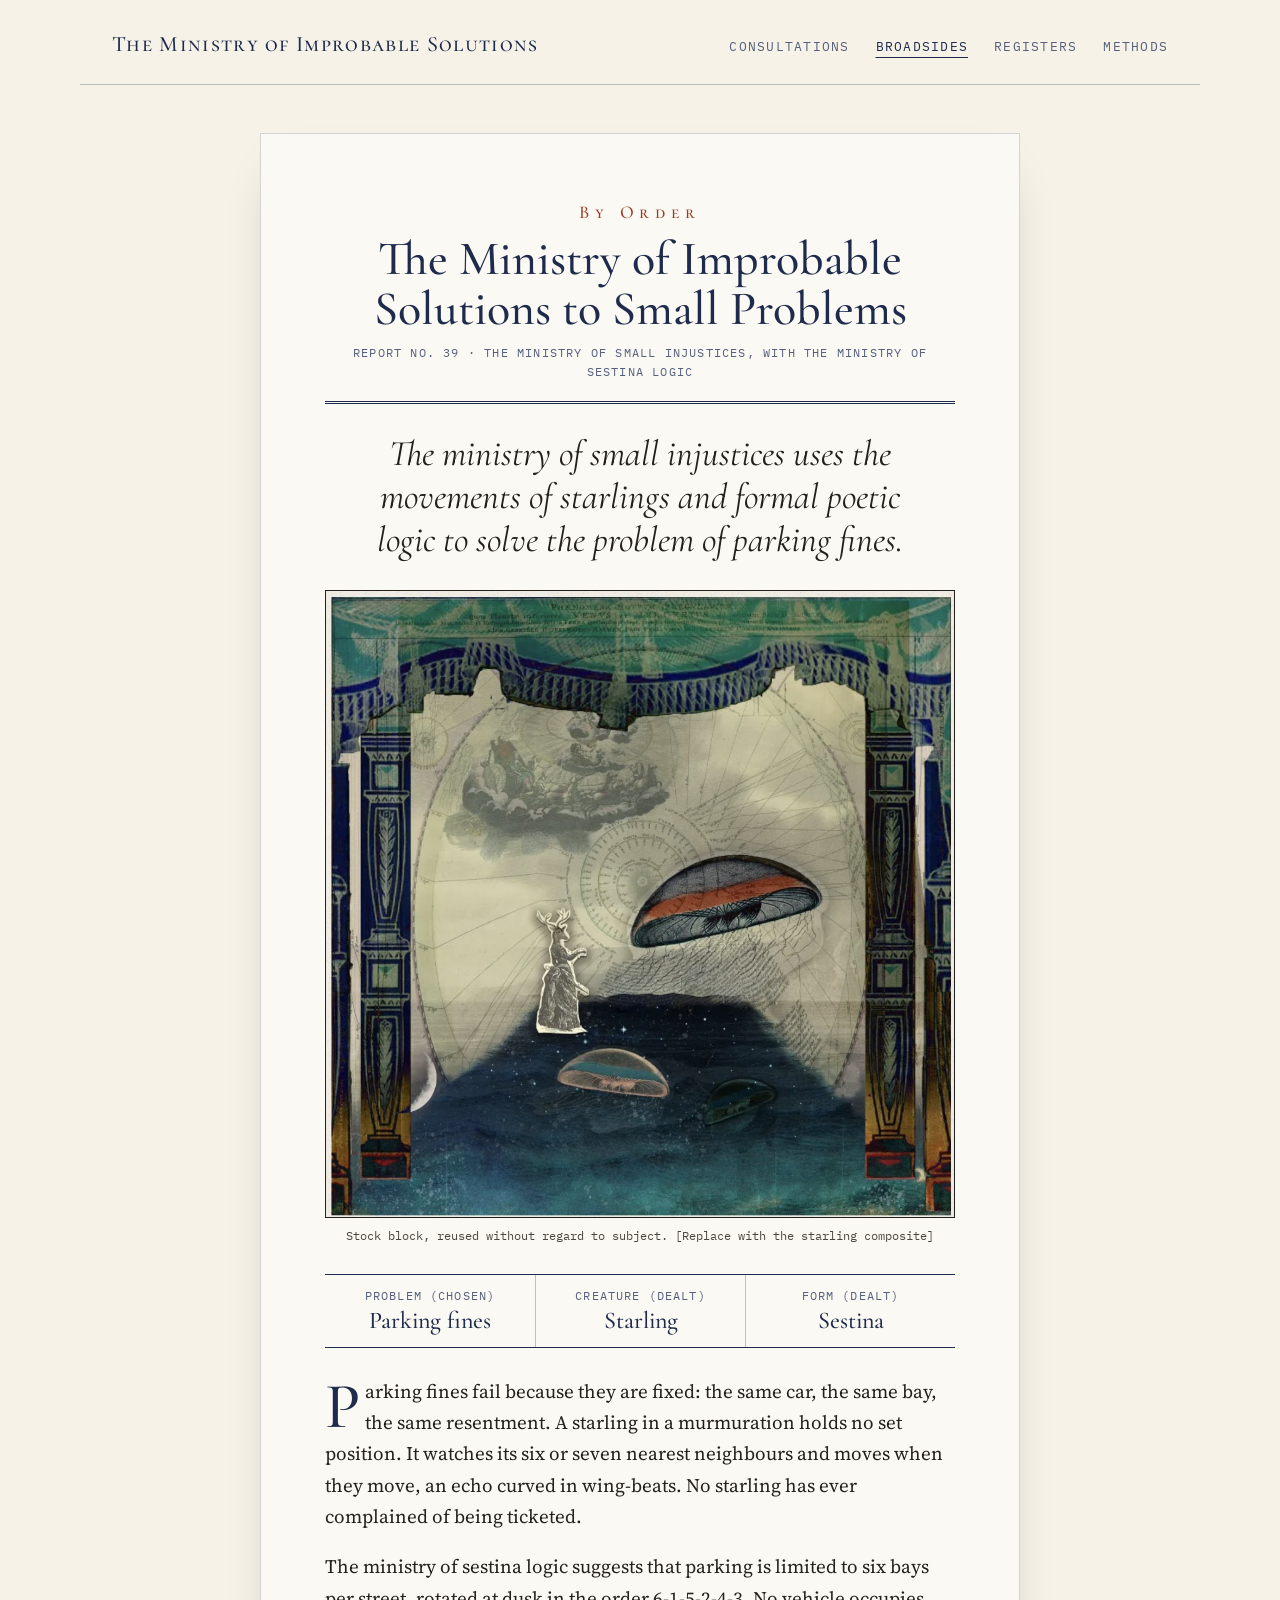
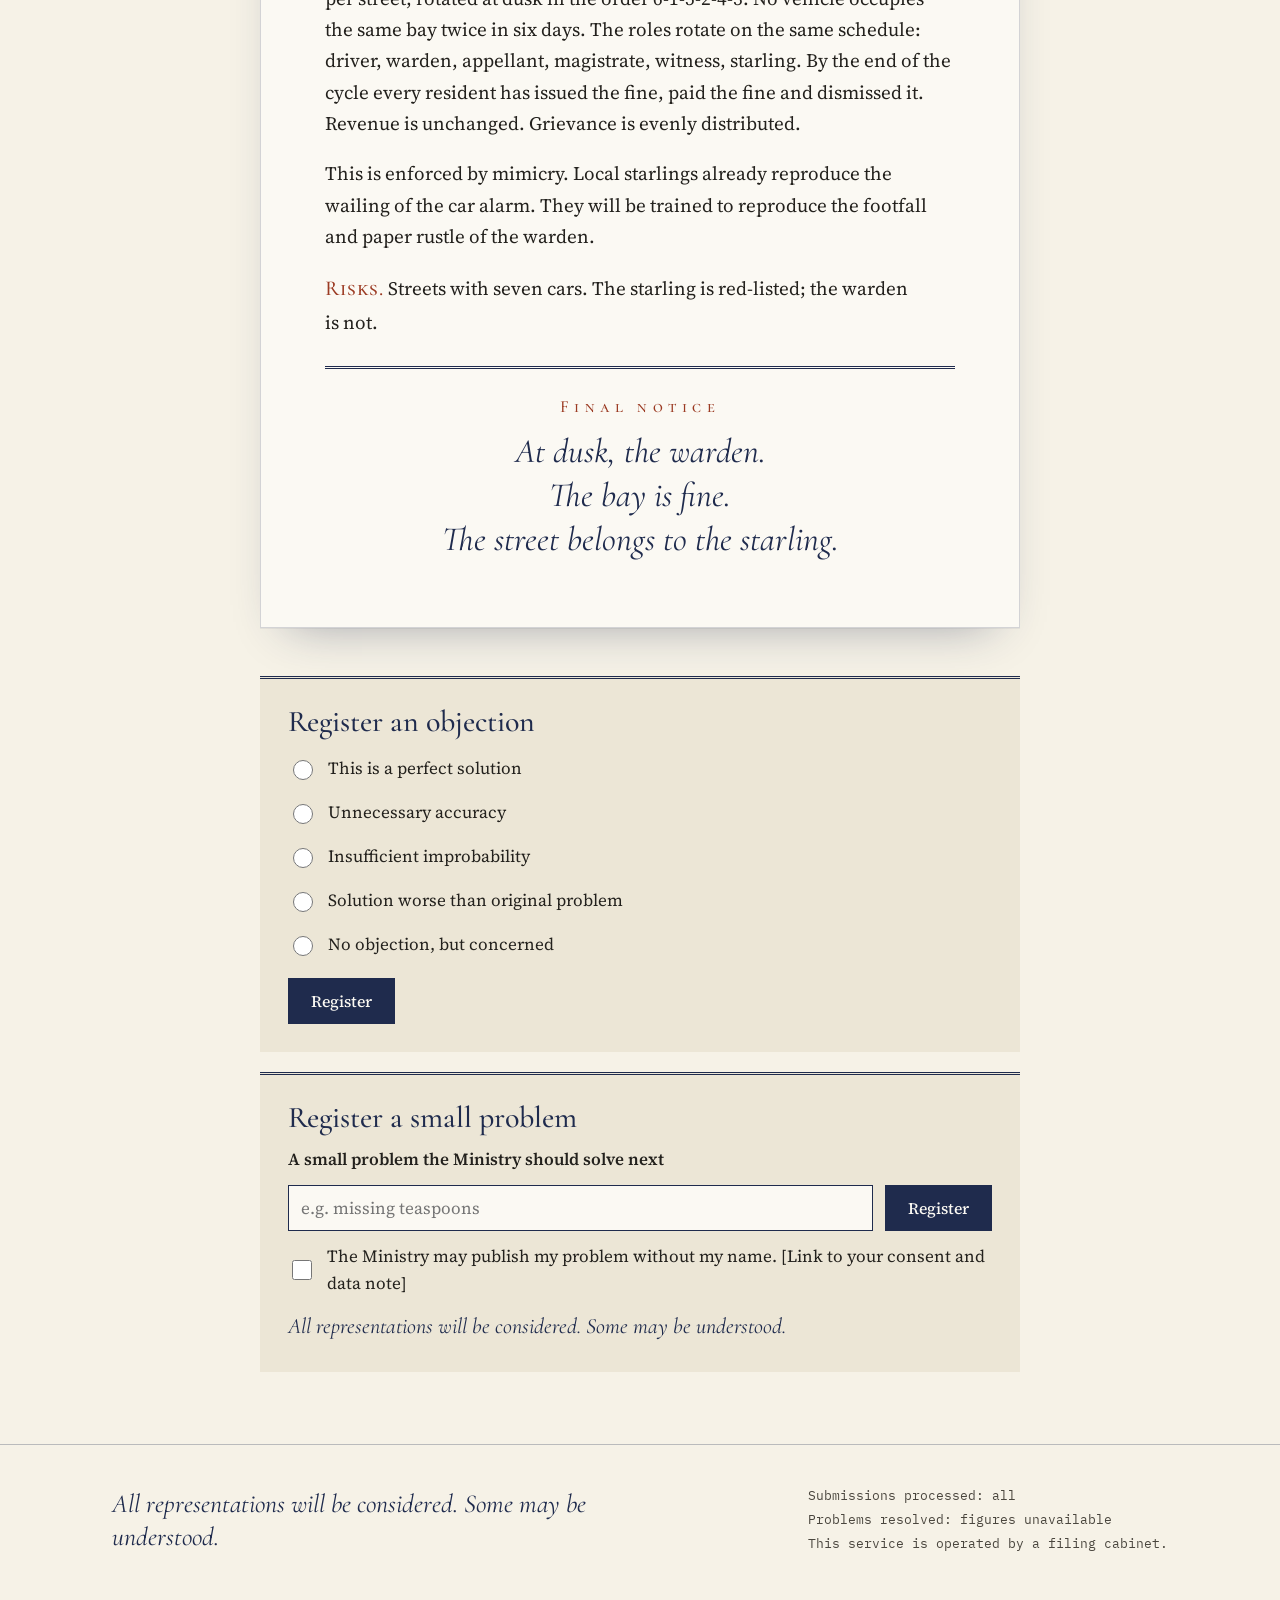
==== commit b2d3711e: "Add files via upload" ====
--- a/broadside.html
+++ b/broadside.html
@@ -57,7 +57,6 @@
       <p>At dusk, the warden.<br>The bay is fine.<br>The street belongs to the starling.</p>
     </div>
 
-    <p class="credit">[Your credit line: how the report was drafted, edited and illustrated]</p>
   </article>
 
   <section id="register" class="column" aria-label="Registers">
--- a/styles.css
+++ b/styles.css
@@ -614,3 +614,53 @@
   .principle { font-size: 25px; }
   .site-footer-inner { padding: 28px 18px 40px; }
 }
+
+/* Shown when "Deal again" can only deal the same written solution */
+.deal-status { margin-top: 12px; font-size: 19px; }
+
+/* Ethics: large problems, rejected after the findings were issued */
+.ethics { margin-top: 20px; }
+.ethics-stamp {
+  margin: 0 0 6px;
+  font-family: var(--display-sc);
+  font-weight: 500;
+  font-size: 17px;
+  letter-spacing: 0.32em;
+  color: var(--red);
+}
+.ethics-note {
+  margin: 0 0 16px;
+  font-family: var(--display);
+  font-style: italic;
+  font-size: 21px;
+  line-height: 1.35;
+  color: var(--ink-soft);
+}
+
+/* Report 62: a Final Notice whose line breaks are the litter.
+   Each word keeps its own line and its own distance, on every screen. */
+.signage p.scatter {
+  display: inline-block;
+  text-align: left;
+  line-height: 1.2;
+}
+.signage p.scatter span { display: block; margin-bottom: 0.7em; white-space: nowrap; }
+.signage p.scatter span:last-child { margin-bottom: 0; }
+.signage p.scatter .nudge { margin-left: 0.2em; }
+.signage p.scatter .drift { margin-left: 3em; }
+
+/* Codicil: shown on the home page when a large problem has crept onto the list. */
+.codicil {
+  margin: 20px 0 0;
+  padding: 14px 0 2px;
+  border-top: 1px solid var(--red);
+  border-bottom: 1px solid var(--red);
+}
+.codicil-note {
+  margin: 0 0 12px;
+  font-family: var(--display);
+  font-style: italic;
+  font-size: 21px;
+  line-height: 1.35;
+  color: var(--ink-soft);
+}
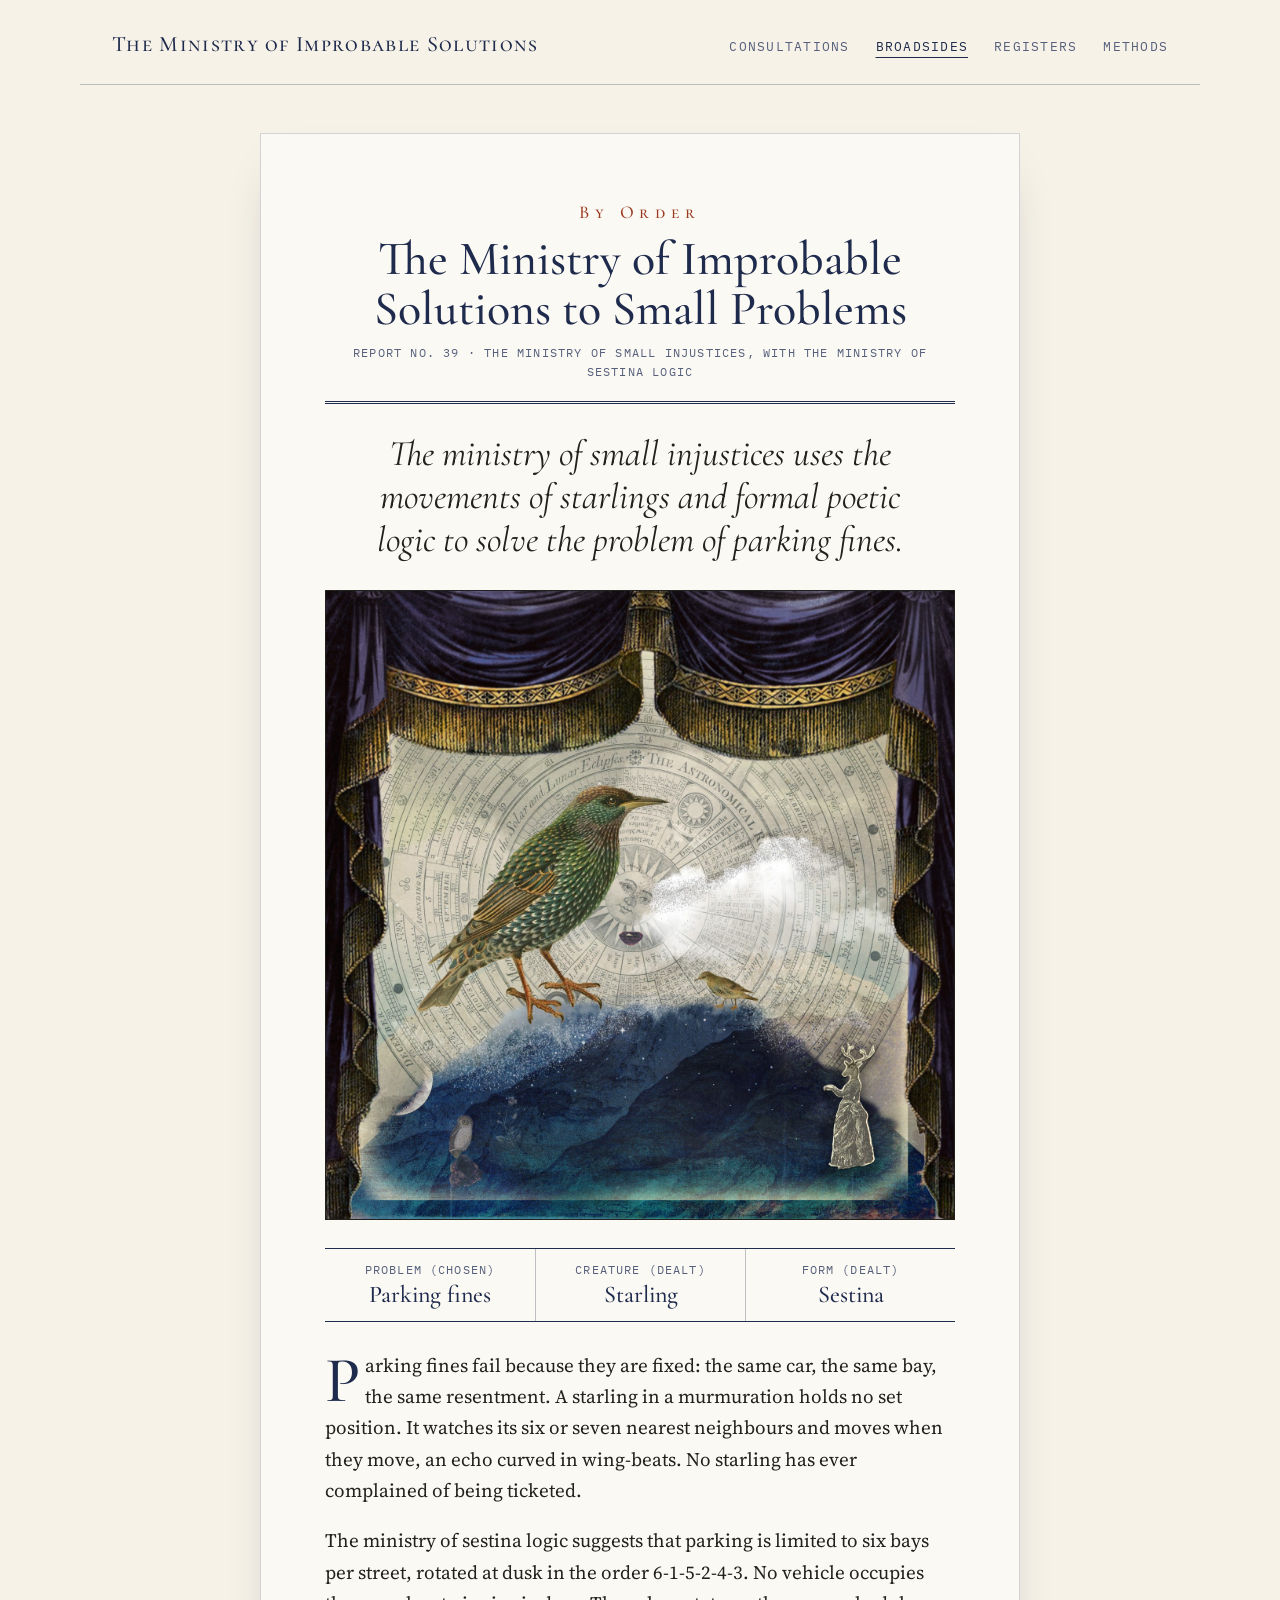
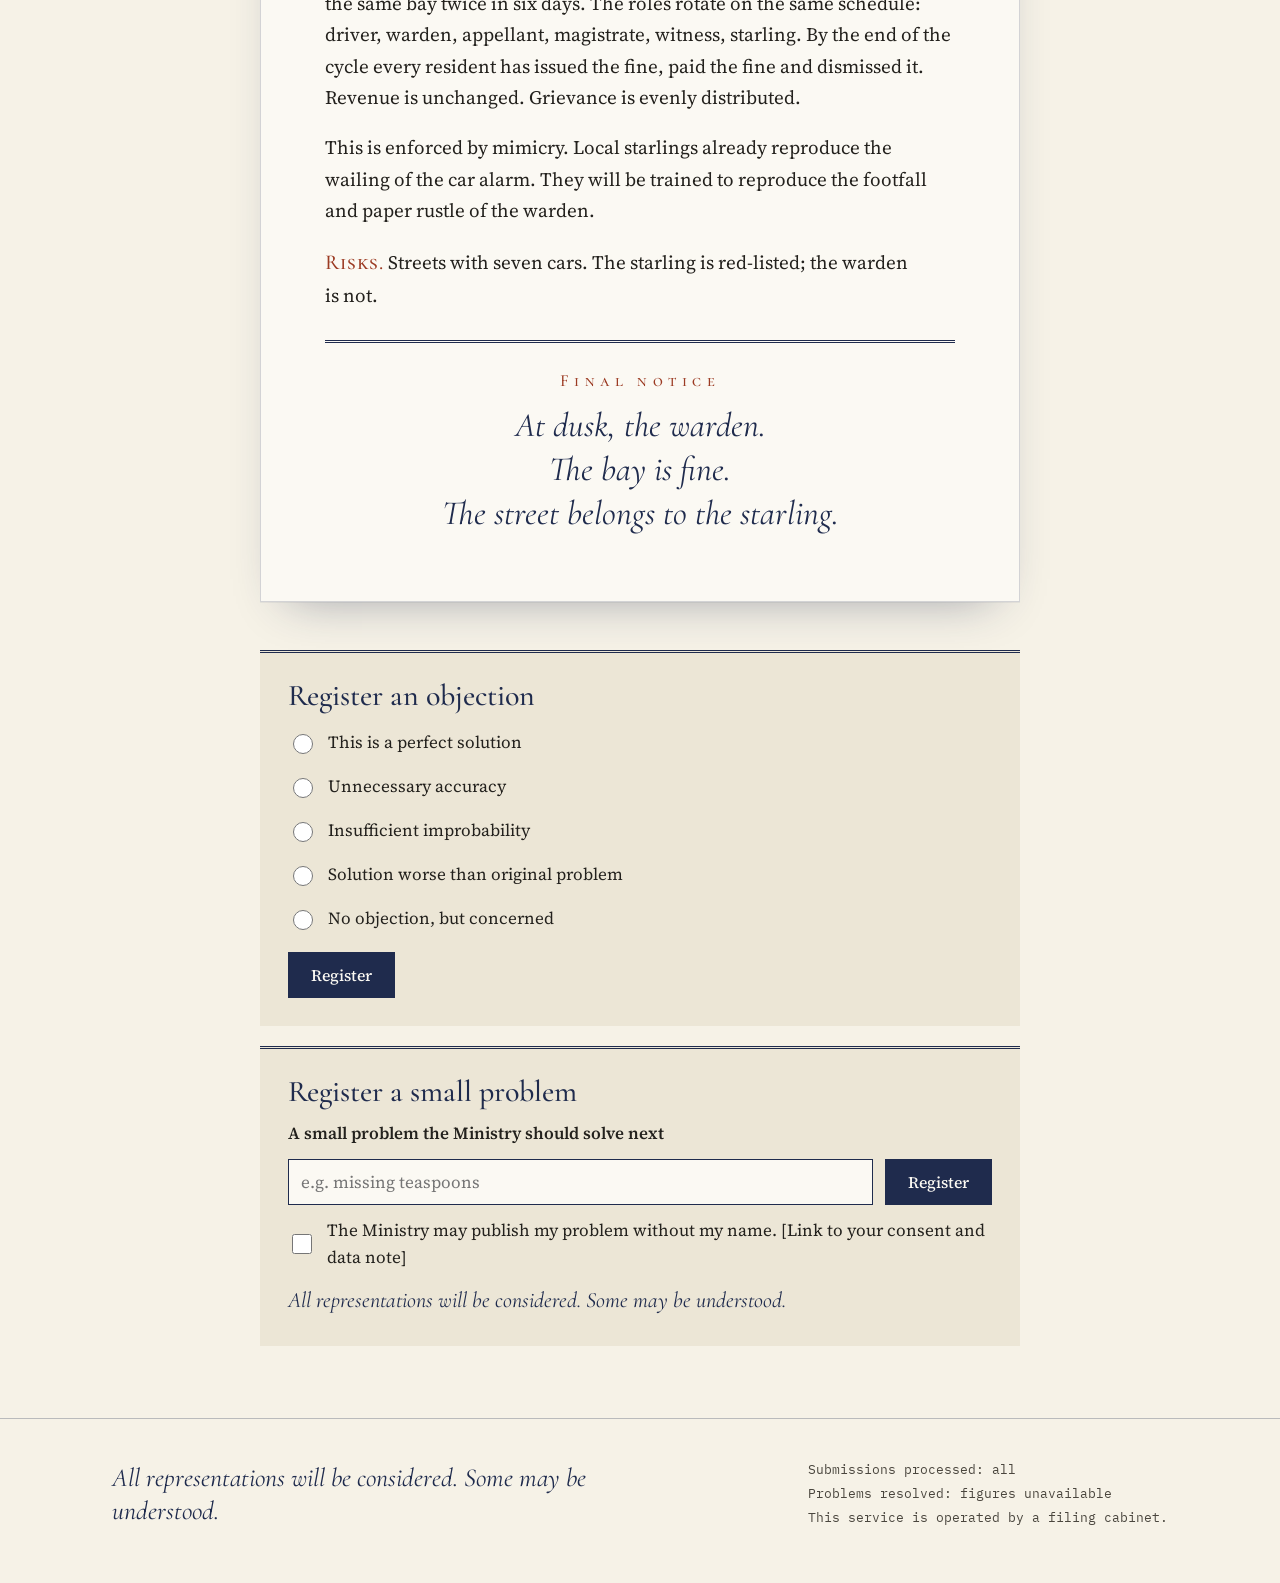
==== commit 7062b66c: "Add files via upload Added starling" ====
--- a/broadside.html
+++ b/broadside.html
@@ -35,8 +35,7 @@
     <h1 class="sheet-title">The ministry of small injustices uses the movements of starlings and formal poetic logic to solve the problem of parking fines.</h1>
 
     <figure class="plate">
-      <img src="images/theatre.jpg" width="1156" height="1154" alt="Collaged paper theatre: blue and green proscenium columns frame an astronomical chart, a deer-headed figure in a Victorian dress, and jellyfish drifting over a dark sea.">
-      <figcaption>Stock block, reused without regard to subject. [Replace with the starling composite]</figcaption>
+      <img src="images/report-39-starling.jpg" width="1600" height="1600" alt="Collaged paper theatre with indigo velvet curtains: a large iridescent starling stands in front of an eighteenth-century astronomical calendar wheel, while a stream of tiny birds pours like smoke from the sun face at its centre and drifts over dark blue mountains. A smaller starling perches on the ridge, a little owl sits on a purple crystal, and a deer-headed figure in a Victorian dress stands to the right.">
     </figure>
 
     <dl class="particulars">
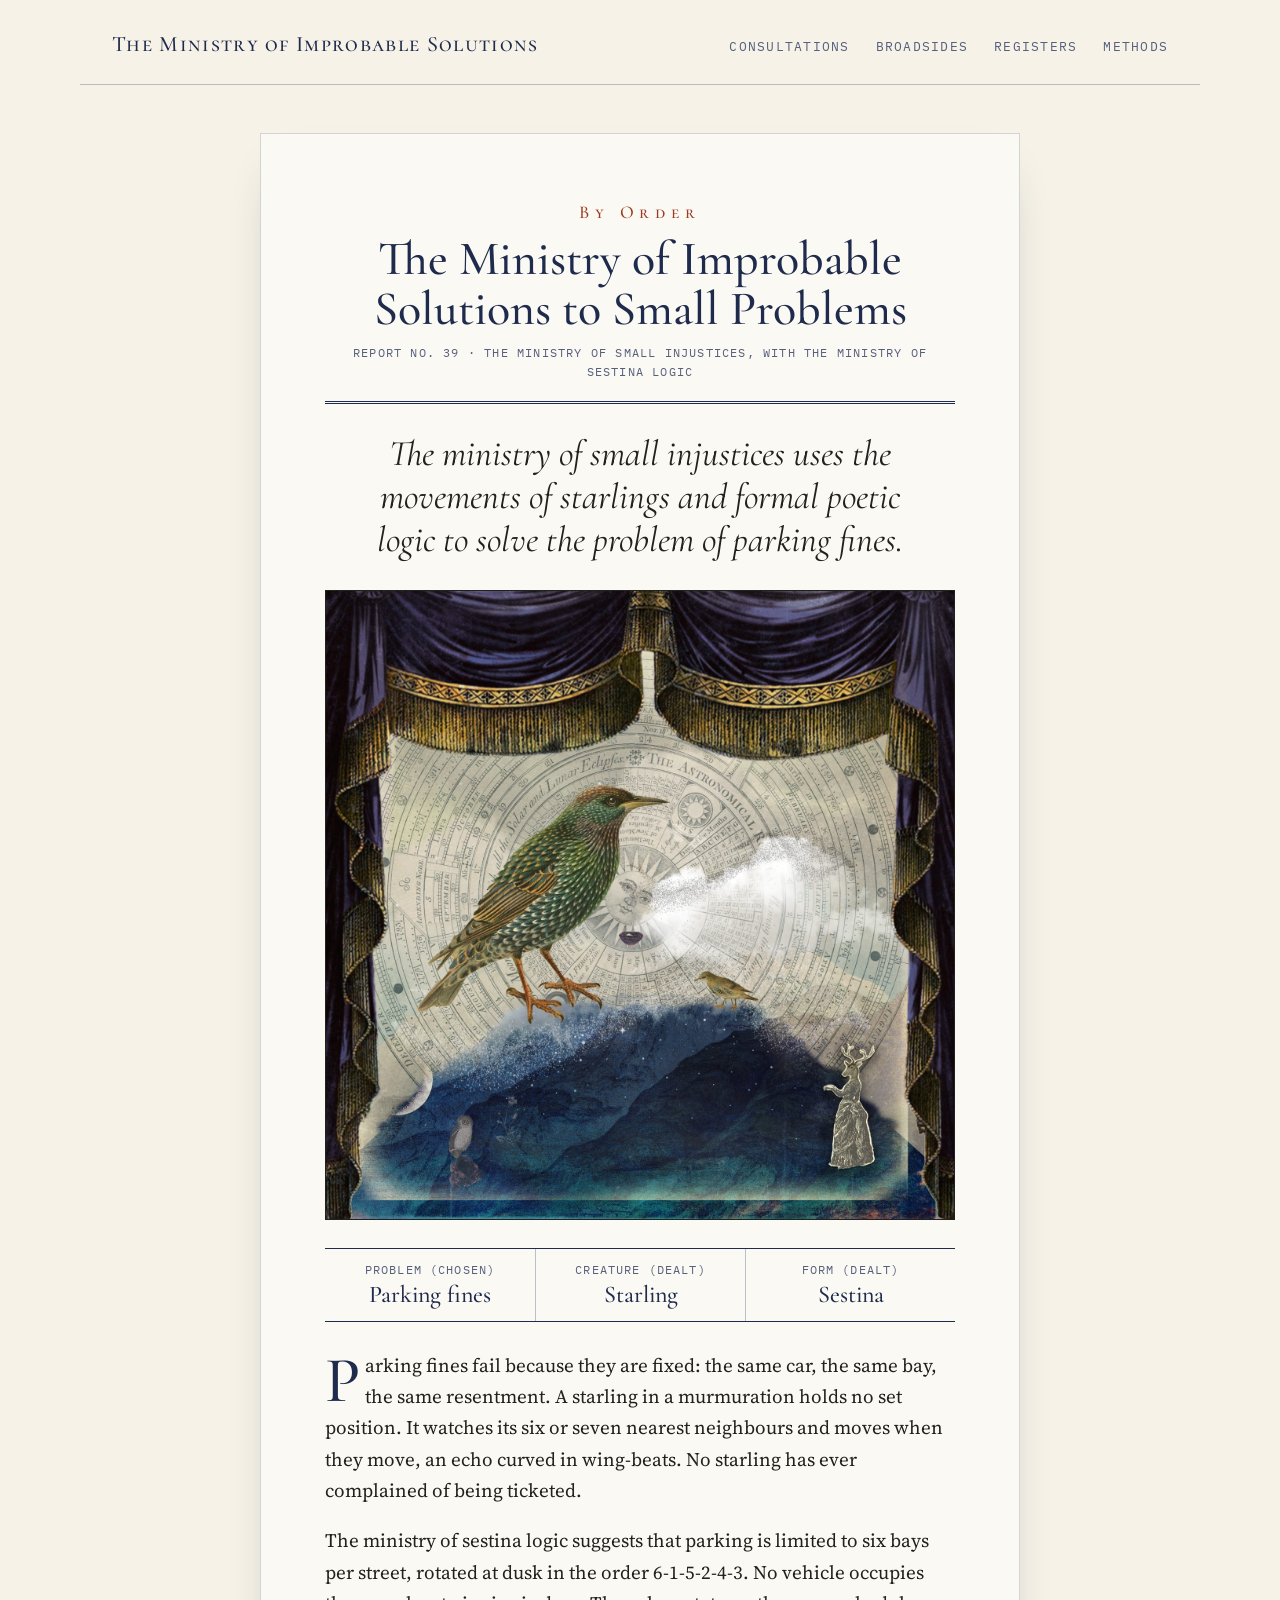
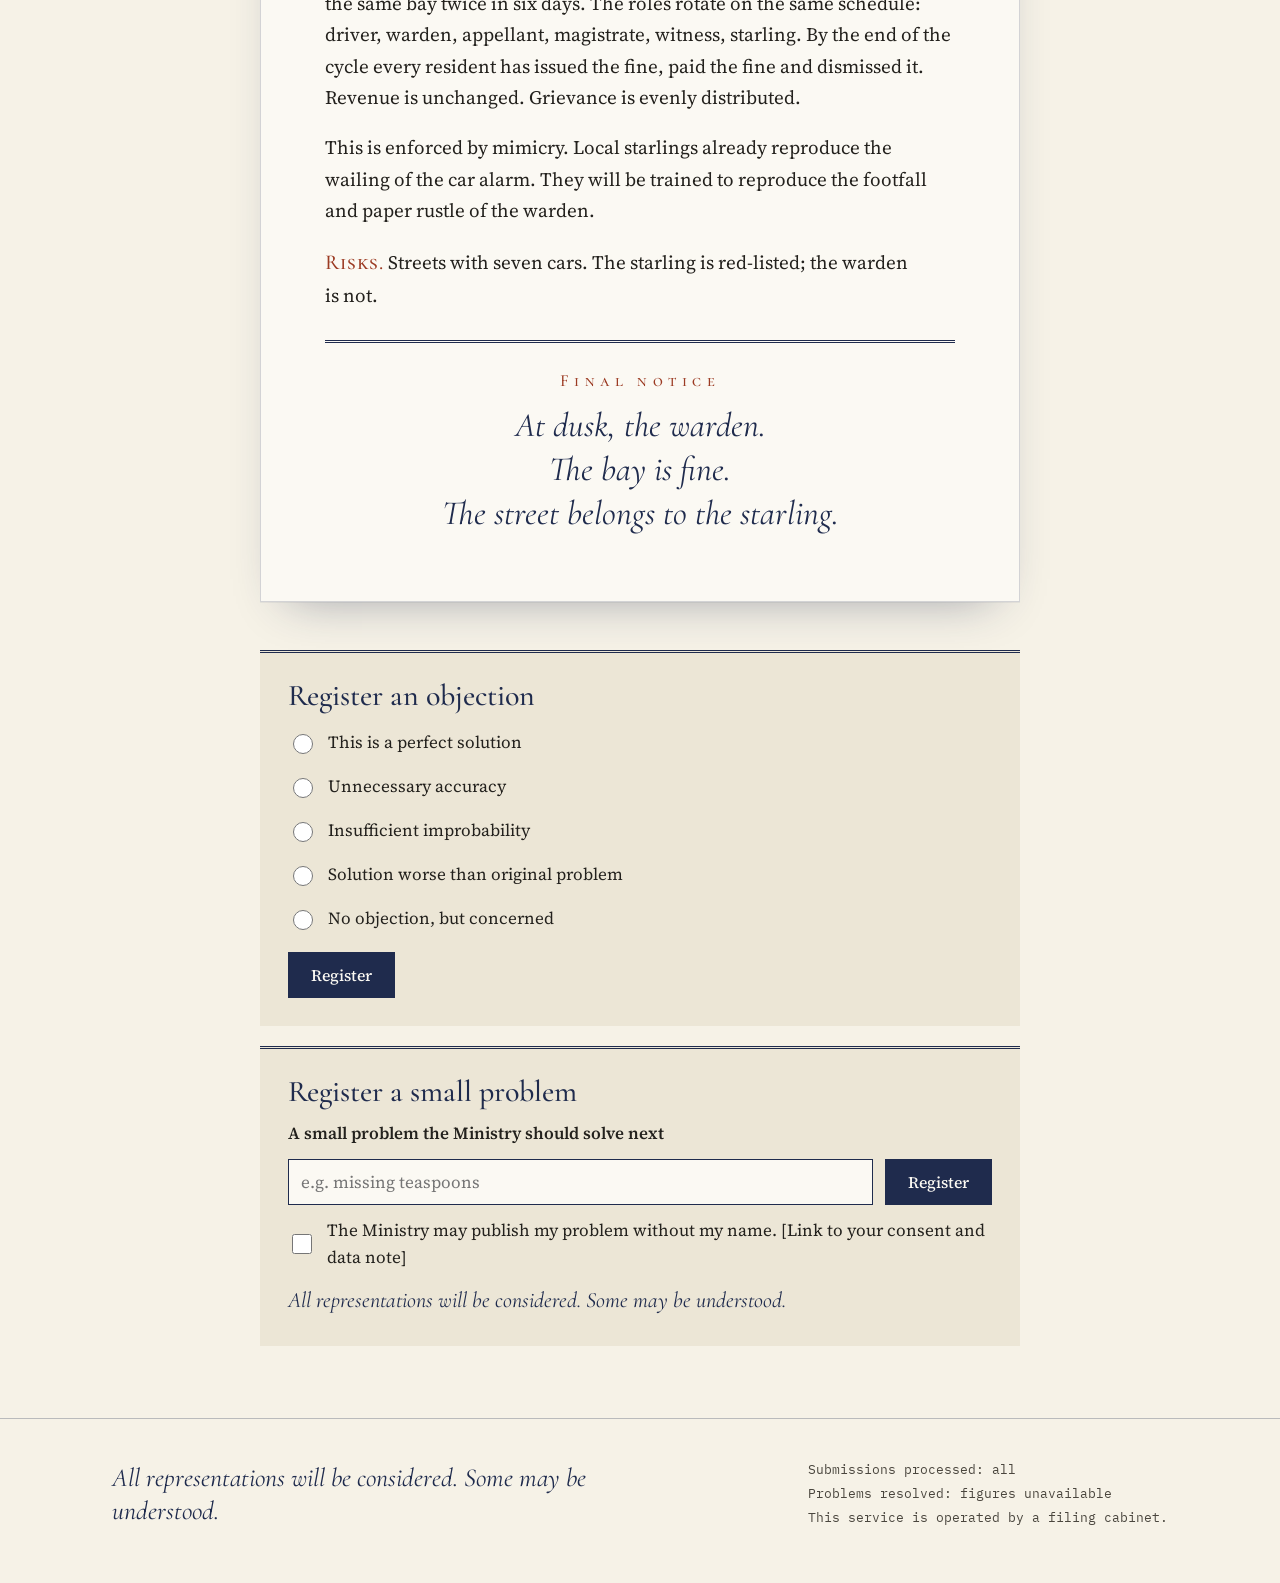
==== commit 12db8dc6: "Add files via upload" ====
--- a/broadside.html
+++ b/broadside.html
@@ -17,8 +17,8 @@
   <a class="site-name" href="index.html">The Ministry of Improbable Solutions</a>
   <nav class="site-nav" aria-label="Main">
     <a href="index.html">Consultations</a>
-    <a href="broadside.html" aria-current="page">Broadsides</a>
-    <a href="#register">Registers</a>
+    <a href="broadsides.html">Broadsides</a>
+    <a href="registers.html">Registers</a>
     <a href="methods.html">Methods</a>
   </nav>
 </header>
